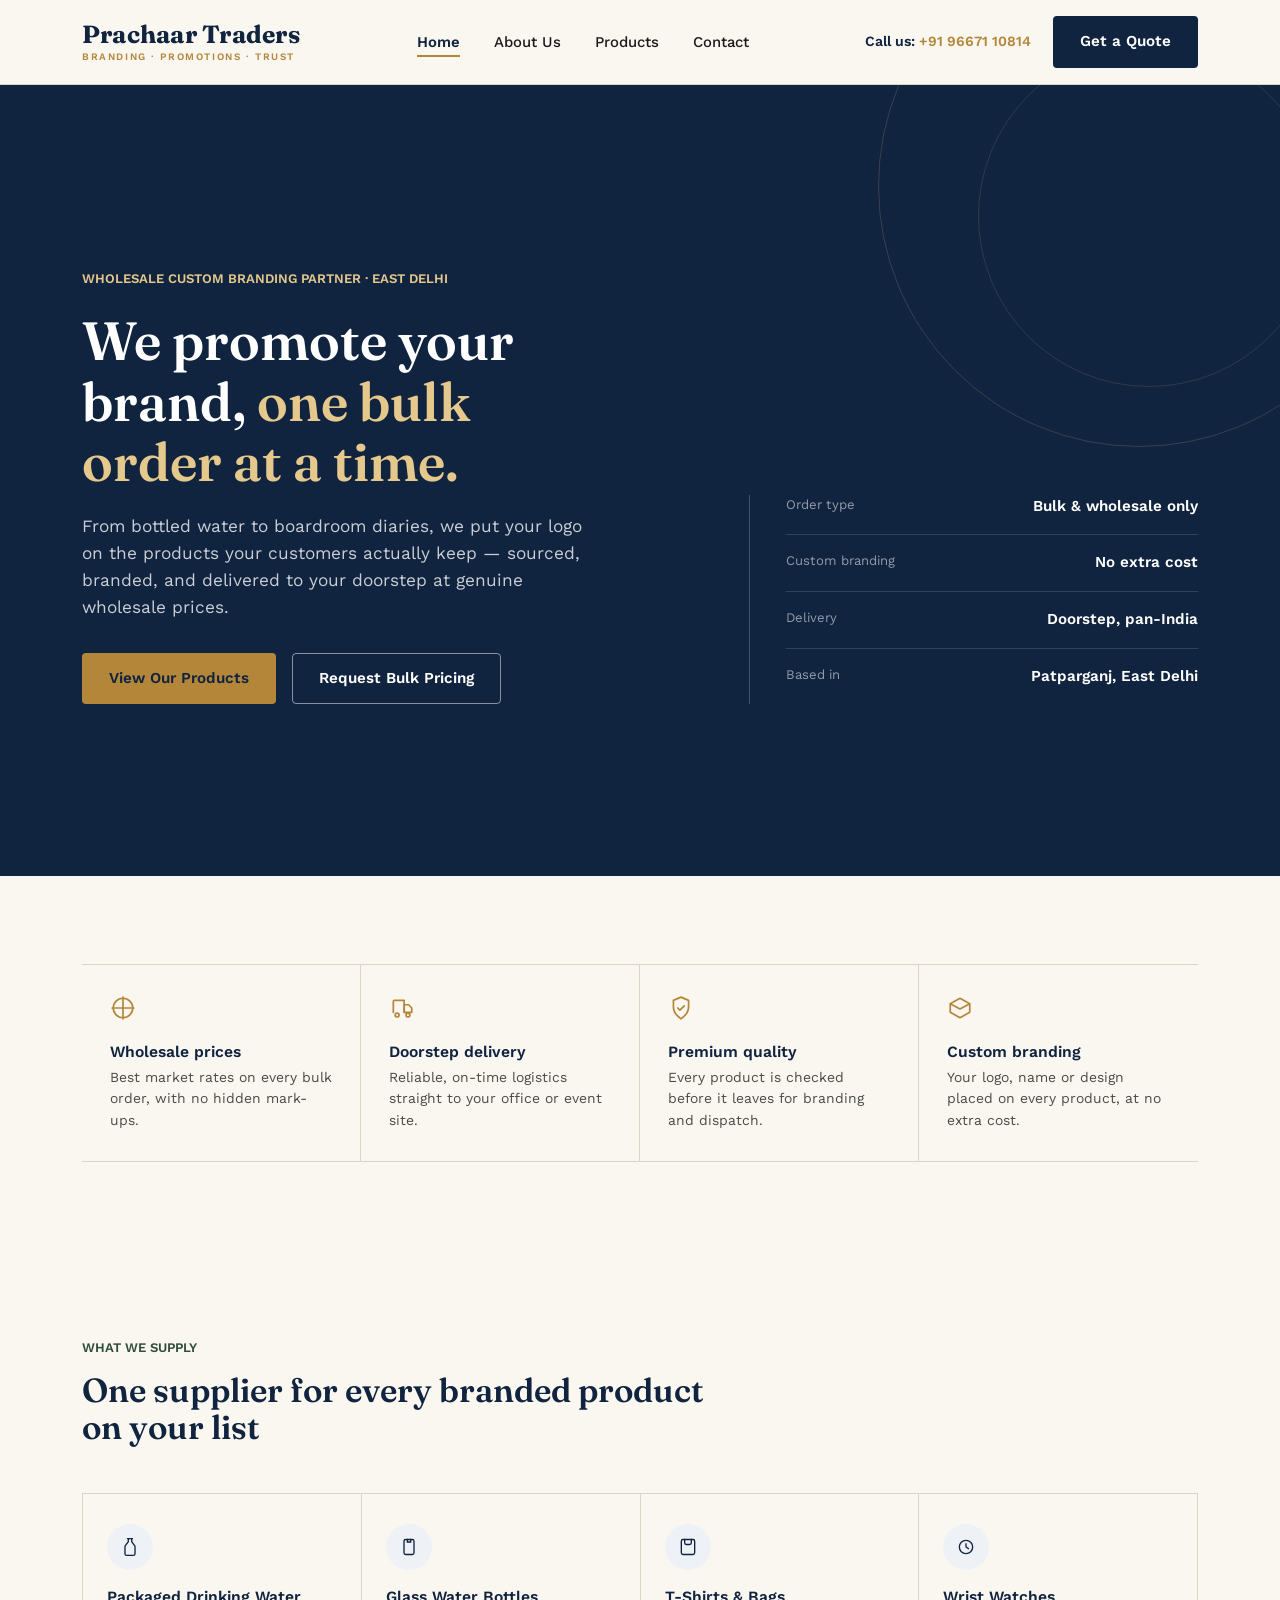
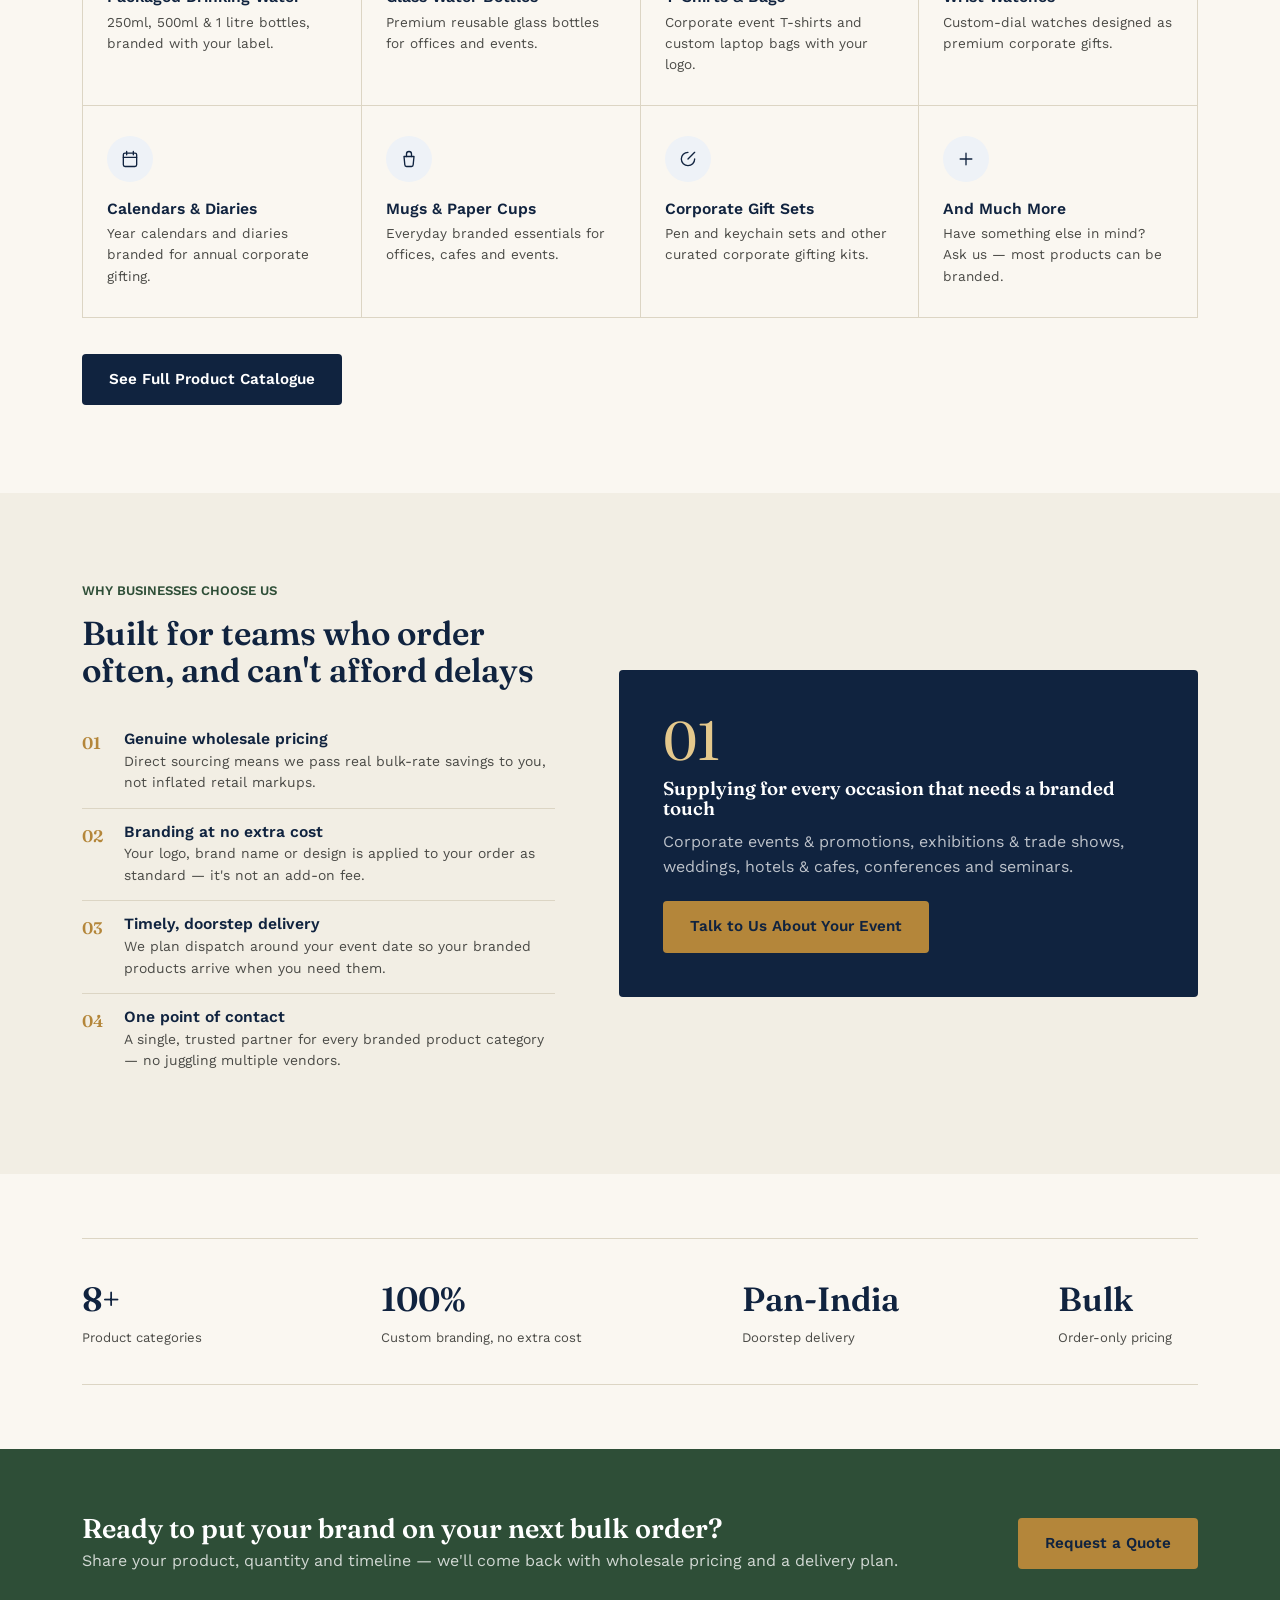
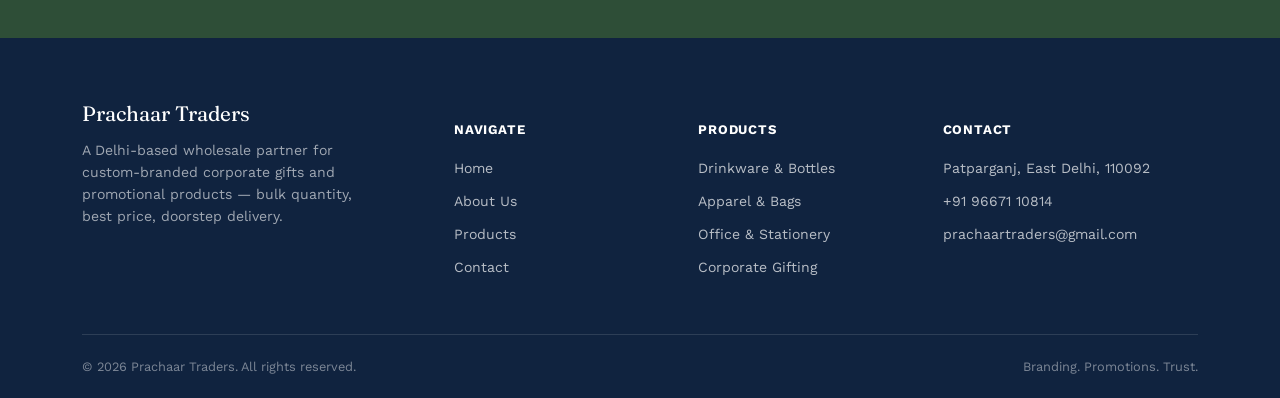
==== index.html @ e7cfc1bf "Add files via upload" ====
<!DOCTYPE html>
<html lang="en">
<head>
<meta charset="UTF-8">
<meta name="viewport" content="width=device-width, initial-scale=1.0">
<title>Prachaar Traders — Branding. Promotions. Trust.</title>
<meta name="description" content="Prachaar Traders is a Delhi-based wholesale partner for custom-branded corporate gifts and promotional products — bulk quantities, best market prices, and doorstep delivery.">
<link rel="stylesheet" href="styles.css">
</head>
<body>

<header class="site-header">
  <div class="wrap">
    <a href="index.html" class="brand">
      <span class="name">Prachaar Traders</span>
      <span class="tag">BRANDING · PROMOTIONS · TRUST</span>
    </a>
    <nav class="main-nav">
      <ul>
        <li><a href="index.html" class="active">Home</a></li>
        <li><a href="about.html">About Us</a></li>
        <li><a href="products.html">Products</a></li>
        <li><a href="contact.html">Contact</a></li>
      </ul>
    </nav>
    <div class="header-cta">
      <span class="header-phone">Call us: <span>+91 96671 10814</span></span>
      <a href="contact.html" class="btn btn-dark">Get a Quote</a>
      <button class="nav-toggle" aria-label="Toggle menu" aria-expanded="false"><i></i><i></i><i></i></button>
    </div>
  </div>
</header>

<section class="hero">
  <div class="wrap">
    <div class="hero-copy">
      <div class="hero-eyebrow">WHOLESALE CUSTOM BRANDING PARTNER · EAST DELHI</div>
      <h1>We promote your brand, <em>one bulk order at a time.</em></h1>
      <p class="lead">From bottled water to boardroom diaries, we put your logo on the products your customers actually keep — sourced, branded, and delivered to your doorstep at genuine wholesale prices.</p>
      <div class="hero-actions">
        <a href="products.html" class="btn btn-primary">View Our Products</a>
        <a href="contact.html" class="btn btn-outline">Request Bulk Pricing</a>
      </div>
    </div>
    <div class="hero-ledger">
      <dl>
        <div class="row"><dt>Order type</dt><dd>Bulk &amp; wholesale only</dd></div>
        <div class="row"><dt>Custom branding</dt><dd>No extra cost</dd></div>
        <div class="row"><dt>Delivery</dt><dd>Doorstep, pan-India</dd></div>
        <div class="row"><dt>Based in</dt><dd>Patparganj, East Delhi</dd></div>
      </dl>
    </div>
  </div>
</section>

<section class="value-strip-wrap">
  <div class="wrap">
    <div class="value-strip">
      <div class="item">
        <div class="icon">
          <svg width="26" height="26" viewBox="0 0 24 24" fill="none" stroke="currentColor" stroke-width="1.6"><path d="M12 2v20M2 12h20" stroke-linecap="round"/><circle cx="12" cy="12" r="9"/></svg>
        </div>
        <h4>Wholesale prices</h4>
        <p>Best market rates on every bulk order, with no hidden mark-ups.</p>
      </div>
      <div class="item">
        <div class="icon">
          <svg width="26" height="26" viewBox="0 0 24 24" fill="none" stroke="currentColor" stroke-width="1.6"><path d="M4 16V6a1 1 0 0 1 1-1h9v11" stroke-linecap="round" stroke-linejoin="round"/><path d="M14 9h4l3 3v4h-7z" stroke-linecap="round" stroke-linejoin="round"/><circle cx="7.5" cy="18.5" r="1.8"/><circle cx="17.5" cy="18.5" r="1.8"/></svg>
        </div>
        <h4>Doorstep delivery</h4>
        <p>Reliable, on-time logistics straight to your office or event site.</p>
      </div>
      <div class="item">
        <div class="icon">
          <svg width="26" height="26" viewBox="0 0 24 24" fill="none" stroke="currentColor" stroke-width="1.6"><path d="M12 2l7 3v6c0 5-3.5 8.5-7 11-3.5-2.5-7-6-7-11V5z" stroke-linejoin="round"/><path d="M9 12l2 2 4-4" stroke-linecap="round" stroke-linejoin="round"/></svg>
        </div>
        <h4>Premium quality</h4>
        <p>Every product is checked before it leaves for branding and dispatch.</p>
      </div>
      <div class="item">
        <div class="icon">
          <svg width="26" height="26" viewBox="0 0 24 24" fill="none" stroke="currentColor" stroke-width="1.6"><path d="M3 8l9-5 9 5-9 5-9-5z" stroke-linejoin="round"/><path d="M3 8v8l9 5 9-5V8" stroke-linejoin="round"/></svg>
        </div>
        <h4>Custom branding</h4>
        <p>Your logo, name or design placed on every product, at no extra cost.</p>
      </div>
    </div>
  </div>
</section>

<section>
  <div class="wrap">
    <div class="section-head">
      <div class="kicker">WHAT WE SUPPLY</div>
      <h2>One supplier for every branded product on your list</h2>
    </div>
    <div class="product-grid">
      <div class="product-card">
        <div class="icon-badge"><svg width="20" height="20" viewBox="0 0 24 24" fill="none" stroke="currentColor" stroke-width="1.6"><path d="M9 2h6M10 2v3.5L6 11v9a2 2 0 0 0 2 2h8a2 2 0 0 0 2-2v-9l-4-5.5V2" stroke-linecap="round" stroke-linejoin="round"/></svg></div>
        <h4>Packaged Drinking Water</h4>
        <p>250ml, 500ml &amp; 1 litre bottles, branded with your label.</p>
      </div>
      <div class="product-card">
        <div class="icon-badge"><svg width="20" height="20" viewBox="0 0 24 24" fill="none" stroke="currentColor" stroke-width="1.6"><rect x="6" y="3" width="12" height="18" rx="2"/><path d="M10 3v3h4V3" stroke-linecap="round"/></svg></div>
        <h4>Glass Water Bottles</h4>
        <p>Premium reusable glass bottles for offices and events.</p>
      </div>
      <div class="product-card">
        <div class="icon-badge"><svg width="20" height="20" viewBox="0 0 24 24" fill="none" stroke="currentColor" stroke-width="1.6"><rect x="4" y="3" width="16" height="18" rx="2"/><path d="M8 3v4a2 2 0 0 0 2 2h4a2 2 0 0 0 2-2V3" stroke-linecap="round"/></svg></div>
        <h4>T-Shirts &amp; Bags</h4>
        <p>Corporate event T-shirts and custom laptop bags with your logo.</p>
      </div>
      <div class="product-card">
        <div class="icon-badge"><svg width="20" height="20" viewBox="0 0 24 24" fill="none" stroke="currentColor" stroke-width="1.6"><circle cx="12" cy="12" r="8"/><path d="M12 8v4l3 2" stroke-linecap="round" stroke-linejoin="round"/></svg></div>
        <h4>Wrist Watches</h4>
        <p>Custom-dial watches designed as premium corporate gifts.</p>
      </div>
      <div class="product-card">
        <div class="icon-badge"><svg width="20" height="20" viewBox="0 0 24 24" fill="none" stroke="currentColor" stroke-width="1.6"><rect x="4" y="5" width="16" height="16" rx="2"/><path d="M4 10h16M8 3v4M16 3v4" stroke-linecap="round"/></svg></div>
        <h4>Calendars &amp; Diaries</h4>
        <p>Year calendars and diaries branded for annual corporate gifting.</p>
      </div>
      <div class="product-card">
        <div class="icon-badge"><svg width="20" height="20" viewBox="0 0 24 24" fill="none" stroke="currentColor" stroke-width="1.6"><path d="M6 9h12l-1 10a2 2 0 0 1-2 2H9a2 2 0 0 1-2-2z" stroke-linejoin="round"/><path d="M9 9V6a3 3 0 0 1 6 0v3" stroke-linecap="round"/></svg></div>
        <h4>Mugs &amp; Paper Cups</h4>
        <p>Everyday branded essentials for offices, cafes and events.</p>
      </div>
      <div class="product-card">
        <div class="icon-badge"><svg width="20" height="20" viewBox="0 0 24 24" fill="none" stroke="currentColor" stroke-width="1.6"><path d="M20 12a8 8 0 1 1-8-8" stroke-linecap="round"/><path d="M20 4l-8 8" stroke-linecap="round"/></svg></div>
        <h4>Corporate Gift Sets</h4>
        <p>Pen and keychain sets and other curated corporate gifting kits.</p>
      </div>
      <div class="product-card">
        <div class="icon-badge"><svg width="20" height="20" viewBox="0 0 24 24" fill="none" stroke="currentColor" stroke-width="1.6"><path d="M12 5v14M5 12h14" stroke-linecap="round"/></svg></div>
        <h4>And Much More</h4>
        <p>Have something else in mind? Ask us — most products can be branded.</p>
      </div>
    </div>
    <div style="margin-top:36px;">
      <a href="products.html" class="btn btn-dark">See Full Product Catalogue</a>
    </div>
  </div>
</section>

<section class="bg-tint">
  <div class="wrap">
    <div class="split">
      <div>
        <div class="section-head" style="margin-bottom:28px;">
          <div class="kicker">WHY BUSINESSES CHOOSE US</div>
          <h2>Built for teams who order often, and can't afford delays</h2>
        </div>
        <ul class="split-list">
          <li>
            <span class="num">01</span>
            <div>
              <h4>Genuine wholesale pricing</h4>
              <p>Direct sourcing means we pass real bulk-rate savings to you, not inflated retail markups.</p>
            </div>
          </li>
          <li>
            <span class="num">02</span>
            <div>
              <h4>Branding at no extra cost</h4>
              <p>Your logo, brand name or design is applied to your order as standard — it's not an add-on fee.</p>
            </div>
          </li>
          <li>
            <span class="num">03</span>
            <div>
              <h4>Timely, doorstep delivery</h4>
              <p>We plan dispatch around your event date so your branded products arrive when you need them.</p>
            </div>
          </li>
          <li>
            <span class="num">04</span>
            <div>
              <h4>One point of contact</h4>
              <p>A single, trusted partner for every branded product category — no juggling multiple vendors.</p>
            </div>
          </li>
        </ul>
      </div>
      <div class="split-visual">
        <div class="big-figure">01</div>
        <h3 style="color:#fff;">Supplying for every occasion that needs a branded touch</h3>
        <p style="color:rgba(255,255,255,.72); margin-bottom:22px;">Corporate events &amp; promotions, exhibitions &amp; trade shows, weddings, hotels &amp; cafes, conferences and seminars.</p>
        <a href="contact.html" class="btn btn-primary">Talk to Us About Your Event</a>
      </div>
    </div>
  </div>
</section>

<section class="section-tight">
  <div class="wrap">
    <div class="trust-bar">
      <div class="stat"><span class="n">8+</span><span class="l">Product categories</span></div>
      <div class="stat"><span class="n">100%</span><span class="l">Custom branding, no extra cost</span></div>
      <div class="stat"><span class="n">Pan-India</span><span class="l">Doorstep delivery</span></div>
      <div class="stat"><span class="n">Bulk</span><span class="l">Order-only pricing</span></div>
    </div>
  </div>
</section>

<section class="cta-band">
  <div class="wrap">
    <div>
      <h2>Ready to put your brand on your next bulk order?</h2>
      <p>Share your product, quantity and timeline — we'll come back with wholesale pricing and a delivery plan.</p>
    </div>
    <a href="contact.html" class="btn btn-primary">Request a Quote</a>
  </div>
</section>

<footer>
  <div class="wrap">
    <div class="footer-grid">
      <div class="brand-block">
        <div class="name">Prachaar Traders</div>
        <p>A Delhi-based wholesale partner for custom-branded corporate gifts and promotional products — bulk quantity, best price, doorstep delivery.</p>
      </div>
      <div>
        <h5>NAVIGATE</h5>
        <ul>
          <li><a href="index.html">Home</a></li>
          <li><a href="about.html">About Us</a></li>
          <li><a href="products.html">Products</a></li>
          <li><a href="contact.html">Contact</a></li>
        </ul>
      </div>
      <div>
        <h5>PRODUCTS</h5>
        <ul>
          <li><a href="products.html">Drinkware &amp; Bottles</a></li>
          <li><a href="products.html">Apparel &amp; Bags</a></li>
          <li><a href="products.html">Office &amp; Stationery</a></li>
          <li><a href="products.html">Corporate Gifting</a></li>
        </ul>
      </div>
      <div>
        <h5>CONTACT</h5>
        <ul>
          <li>Patparganj, East Delhi, 110092</li>
          <li>+91 96671 10814</li>
          <li>prachaartraders@gmail.com</li>
        </ul>
      </div>
    </div>
    <div class="footer-bottom">
      <span>© <span class="js-year"></span> Prachaar Traders. All rights reserved.</span>
      <span>Branding. Promotions. Trust.</span>
    </div>
  </div>
</footer>

<script src="script.js"></script>
</body>
</html>
---- styles.css ----
/* =========================================================
   PRACHAAR TRADERS — brand stylesheet
   Palette: deep navy + brass gold + forest green, warm paper bg
   Type: Fraunces (display) / Work Sans (body)
========================================================= */

@import url('https://fonts.googleapis.com/css2?family=Fraunces:opsz,wght@9..144,400;9..144,500;9..144,600;9..144,700&family=Work+Sans:wght@400;500;600;700&display=swap');

:root{
  --navy: #10233F;
  --navy-light: #1B3A63;
  --navy-tint: #EEF2F7;
  --gold: #B4863A;
  --gold-light: #E4C88C;
  --forest: #2E4E37;
  --paper: #FAF7F1;
  --paper-2: #F2EEE4;
  --ink: #1A1A1A;
  --ink-soft: #4A4A46;
  --line: #DCD5C4;
  --white: #FFFFFF;

  --serif: 'Fraunces', Georgia, serif;
  --sans: 'Work Sans', -apple-system, BlinkMacSystemFont, 'Segoe UI', sans-serif;

  --max: 1180px;
  --radius: 4px;
}

*{ box-sizing: border-box; }
html{ scroll-behavior: smooth; }
body{
  margin:0;
  font-family: var(--sans);
  color: var(--ink);
  background: var(--paper);
  line-height: 1.55;
  -webkit-font-smoothing: antialiased;
}

img{ max-width:100%; display:block; }
a{ color:inherit; text-decoration:none; }
ul{ margin:0; padding:0; list-style:none; }

.wrap{
  max-width: var(--max);
  margin: 0 auto;
  padding: 0 32px;
}

h1,h2,h3,h4{
  font-family: var(--serif);
  color: var(--navy);
  font-weight: 600;
  line-height: 1.12;
  margin: 0 0 .5em;
}

p{ margin: 0 0 1em; color: var(--ink-soft); }

.btn{
  display:inline-flex;
  align-items:center;
  gap:10px;
  padding: 13px 26px;
  border-radius: var(--radius);
  font-family: var(--sans);
  font-weight: 600;
  font-size: .95rem;
  border: 1.5px solid transparent;
  cursor: pointer;
  transition: background .18s ease, color .18s ease, border-color .18s ease, transform .12s ease;
}
.btn-primary{
  background: var(--gold);
  color: var(--navy);
}
.btn-primary:hover{ background: var(--gold-light); transform: translateY(-1px); }
.btn-outline{
  background: transparent;
  border-color: rgba(255,255,255,.5);
  color: var(--white);
}
.btn-outline:hover{ border-color: var(--white); background: rgba(255,255,255,.08); }
.btn-dark{
  background: var(--navy);
  color: var(--white);
}
.btn-dark:hover{ background: var(--navy-light); }

/* ---------- Header ---------- */
.site-header{
  position: sticky;
  top:0;
  z-index: 100;
  background: var(--paper);
  border-bottom: 1px solid var(--line);
}
.site-header .wrap{
  display:flex;
  align-items:center;
  justify-content: space-between;
  height: 84px;
}
.brand{
  display:flex;
  flex-direction:column;
  line-height:1;
}
.brand .name{
  font-family: var(--serif);
  font-size: 1.55rem;
  font-weight:700;
  color: var(--navy);
  letter-spacing: .01em;
}
.brand .tag{
  font-size: .62rem;
  letter-spacing: .16em;
  color: var(--gold);
  margin-top: 5px;
  font-weight:600;
}
nav.main-nav ul{
  display:flex;
  gap: 34px;
  align-items:center;
}
nav.main-nav a{
  font-size: .93rem;
  font-weight: 500;
  color: var(--ink);
  position: relative;
  padding: 6px 0;
}
nav.main-nav a::after{
  content:'';
  position:absolute;
  left:0; right:0; bottom:0;
  height:2px;
  background: var(--gold);
  transform: scaleX(0);
  transform-origin: left;
  transition: transform .18s ease;
}
nav.main-nav a:hover::after,
nav.main-nav a.active::after{ transform: scaleX(1); }
nav.main-nav a.active{ color: var(--navy); font-weight:600; }
.header-cta{ display:flex; align-items:center; gap:22px; }
.header-phone{
  font-size:.88rem;
  font-weight:600;
  color: var(--navy);
  white-space: nowrap;
}
.header-phone span{ color: var(--gold); }

.nav-toggle{
  display:none;
  flex-direction:column;
  gap:5px;
  background:none;
  border:none;
  cursor:pointer;
  padding: 6px;
}
.nav-toggle i{ width:24px; height:2px; background: var(--navy); display:block; }

/* ---------- Hero ---------- */
.hero{
  background: var(--navy);
  color: var(--white);
  position: relative;
  overflow:hidden;
}
.hero::after{
  content:'';
  position:absolute;
  right:-120px; top:-160px;
  width:520px; height:520px;
  border-radius:50%;
  border: 1px solid rgba(228,200,140,.18);
}
.hero::before{
  content:'';
  position:absolute;
  right:-40px; top:-40px;
  width:340px; height:340px;
  border-radius:50%;
  border: 1px solid rgba(228,200,140,.14);
}
.hero .wrap{
  position:relative;
  padding: 96px 32px 84px;
  display:grid;
  grid-template-columns: 1.15fr .85fr;
  gap: 60px;
  align-items:end;
}
.hero-eyebrow{
  font-size: .82rem;
  color: var(--gold-light);
  font-weight:600;
  margin-bottom: 22px;
}
.hero h1{
  font-family: var(--serif);
  color: var(--white);
  font-size: clamp(2.3rem, 4.2vw, 3.5rem);
  font-weight: 600;
  max-width: 14ch;
  margin-bottom: .4em;
}
.hero h1 em{
  font-style: normal;
  color: var(--gold-light);
}
.hero p.lead{
  color: rgba(255,255,255,.78);
  font-size: 1.08rem;
  max-width: 46ch;
  margin-bottom: 32px;
}
.hero-actions{ display:flex; gap:16px; flex-wrap:wrap; }

.hero-ledger{
  border-left: 1px solid rgba(255,255,255,.22);
  padding-left: 36px;
}
.hero-ledger dl{ margin:0; }
.hero-ledger .row{
  display:flex;
  justify-content:space-between;
  gap: 20px;
  padding: 16px 0;
  border-bottom: 1px solid rgba(255,255,255,.14);
}
.hero-ledger .row:first-child{ padding-top:0; }
.hero-ledger .row:last-child{ border-bottom:none; }
.hero-ledger dt{
  color: rgba(255,255,255,.55);
  font-size: .82rem;
  text-transform: none;
}
.hero-ledger dd{
  margin:0;
  color: var(--white);
  font-weight:600;
  text-align:right;
  font-size: .95rem;
}

/* ---------- Section scaffolding ---------- */
section{ padding: 88px 0; }
.section-head{
  max-width: 640px;
  margin-bottom: 48px;
}
.section-head .kicker{
  color: var(--forest);
  font-weight:600;
  font-size: .82rem;
  margin-bottom: 12px;
}
.section-head h2{ font-size: clamp(1.7rem, 2.6vw, 2.3rem); }
.section-tight{ padding: 64px 0; }
.bg-tint{ background: var(--paper-2); }
.bg-navy{ background: var(--navy); color: var(--white); }
.bg-navy h2, .bg-navy h3{ color: var(--white); }
.bg-navy p{ color: rgba(255,255,255,.72); }

/* ---------- Value strip ---------- */
.value-strip{
  display:grid;
  grid-template-columns: repeat(4, 1fr);
  border-top: 1px solid var(--line);
  border-bottom: 1px solid var(--line);
}
.value-strip .item{
  padding: 30px 28px;
  border-right: 1px solid var(--line);
}
.value-strip .item:last-child{ border-right:none; }
.value-strip .item .icon{ margin-bottom: 14px; color: var(--gold); }
.value-strip .item h4{
  font-family: var(--sans);
  font-size: .98rem;
  color: var(--navy);
  margin-bottom: 6px;
}
.value-strip .item p{ font-size: .87rem; margin:0; }

/* ---------- Product grid ---------- */
.product-grid{
  display:grid;
  grid-template-columns: repeat(4, 1fr);
  gap: 1px;
  background: var(--line);
  border: 1px solid var(--line);
}
.product-card{
  background: var(--paper);
  padding: 30px 24px;
  transition: background .18s ease;
}
.product-card:hover{ background: var(--white); }
.product-card .icon-badge{
  width: 46px; height:46px;
  border-radius: 50%;
  background: var(--navy-tint);
  display:flex; align-items:center; justify-content:center;
  color: var(--navy);
  margin-bottom: 18px;
}
.product-card h4{
  font-family: var(--sans);
  font-size: .98rem;
  color: var(--navy);
  margin-bottom: 6px;
}
.product-card p{ font-size: .85rem; margin:0; color: var(--ink-soft); }

/* ---------- Two col feature ---------- */
.split{
  display:grid;
  grid-template-columns: .9fr 1.1fr;
  gap: 64px;
  align-items:center;
}
.split.reverse{ grid-template-columns: 1.1fr .9fr; }
.split.reverse .split-visual{ order:2; }
.split-visual{
  background: var(--navy);
  border-radius: var(--radius);
  padding: 44px;
  color: var(--white);
  position:relative;
}
.split-visual .big-figure{
  font-family: var(--serif);
  font-size: 3.4rem;
  color: var(--gold-light);
  line-height:1;
  margin-bottom: 10px;
}
.split-list li{
  display:flex;
  gap:14px;
  padding: 14px 0;
  border-bottom: 1px solid var(--line);
  align-items:flex-start;
}
.split-list li:last-child{ border-bottom:none; }
.split-list .num{
  font-family: var(--serif);
  color: var(--gold);
  font-weight:600;
  font-size: 1.05rem;
  min-width: 28px;
}
.split-list h4{ font-family: var(--sans); font-size: .98rem; color: var(--navy); margin-bottom: 3px; }
.split-list p{ font-size: .87rem; margin:0; }

/* ---------- Timeline (About) ---------- */
.timeline{ position:relative; padding-left: 30px; border-left: 2px solid var(--line); }
.timeline .tl-item{ position:relative; padding-bottom: 40px; }
.timeline .tl-item:last-child{ padding-bottom:0; }
.timeline .tl-item::before{
  content:'';
  position:absolute;
  left:-37px; top:4px;
  width:12px; height:12px;
  border-radius:50%;
  background: var(--gold);
  border: 3px solid var(--paper);
  box-shadow: 0 0 0 2px var(--gold);
}
.timeline .tl-year{
  font-family: var(--serif);
  color: var(--gold);
  font-weight:600;
  font-size: 1rem;
  margin-bottom: 4px;
  display:block;
}
.timeline h4{ font-family: var(--sans); color: var(--navy); font-size: 1.02rem; margin-bottom: 6px; }

/* ---------- Team / founder cards ---------- */
.team-grid{
  display:grid;
  grid-template-columns: repeat(2, 1fr);
  gap: 28px;
}
.team-card{
  background: var(--white);
  border: 1px solid var(--line);
  padding: 32px;
}
.team-card .avatar{
  width: 64px; height:64px;
  border-radius:50%;
  background: var(--navy);
  color: var(--gold-light);
  display:flex; align-items:center; justify-content:center;
  font-family: var(--serif);
  font-size: 1.4rem;
  margin-bottom: 18px;
}
.team-card h4{ margin-bottom: 2px; font-size: 1.08rem; }
.team-card .role{ color: var(--gold); font-size: .82rem; font-weight:600; margin-bottom: 14px; }
.team-card p{ font-size: .9rem; }

/* ---------- Values grid ---------- */
.values-grid{
  display:grid;
  grid-template-columns: repeat(3, 1fr);
  gap: 28px;
}
.value-block{ padding: 4px 0; }
.value-block .idx{
  font-family: var(--serif);
  color: var(--line);
  font-size: 2.6rem;
  font-weight: 600;
  line-height: 1;
  margin-bottom: 10px;
}
.value-block h4{ font-size: 1.05rem; margin-bottom: 8px; }

/* ---------- Testimonial / trust ---------- */
.trust-bar{
  display:flex;
  justify-content: space-between;
  gap: 24px;
  flex-wrap: wrap;
  padding: 34px 0;
  border-top: 1px solid var(--line);
  border-bottom: 1px solid var(--line);
}
.trust-bar .stat{ min-width: 140px; }
.trust-bar .stat .n{
  font-family: var(--serif);
  font-size: 2.1rem;
  color: var(--navy);
  font-weight:600;
  display:block;
}
.trust-bar .stat .l{ font-size: .82rem; color: var(--ink-soft); }

/* ---------- CTA band ---------- */
.cta-band{
  background: var(--forest);
  color: var(--white);
  padding: 64px 0;
}
.cta-band .wrap{
  display:flex;
  align-items:center;
  justify-content: space-between;
  gap: 32px;
  flex-wrap: wrap;
}
.cta-band h2{ color: var(--white); margin:0; font-size: 1.7rem; }
.cta-band p{ color: rgba(255,255,255,.78); margin: 6px 0 0; }

/* ---------- Catalog page ---------- */
.filter-row{
  display:flex;
  gap: 10px;
  flex-wrap: wrap;
  margin-bottom: 40px;
}
.filter-chip{
  padding: 9px 18px;
  border: 1px solid var(--line);
  border-radius: 100px;
  font-size: .85rem;
  font-weight:600;
  color: var(--ink-soft);
  cursor:pointer;
  background: var(--white);
  transition: all .15s ease;
}
.filter-chip:hover{ border-color: var(--gold); color: var(--navy); }
.filter-chip.active{ background: var(--navy); color: var(--white); border-color: var(--navy); }

.catalog-grid{
  display:grid;
  grid-template-columns: repeat(3, 1fr);
  gap: 26px;
}
.cat-card{
  border: 1px solid var(--line);
  background: var(--white);
  overflow:hidden;
  transition: box-shadow .18s ease, transform .18s ease;
}
.cat-card:hover{ box-shadow: 0 14px 30px rgba(16,35,63,.1); transform: translateY(-3px); }
.cat-card .cat-visual{
  height: 150px;
  background: var(--navy-tint);
  display:flex; align-items:center; justify-content:center;
  color: var(--navy);
}
.cat-card .cat-body{ padding: 22px; }
.cat-card h4{ font-size: 1.02rem; margin-bottom: 6px; }
.cat-card p{ font-size: .86rem; margin-bottom: 12px; }
.cat-card .cat-meta{
  display:flex;
  justify-content: space-between;
  font-size: .78rem;
  color: var(--gold);
  font-weight:600;
  border-top: 1px dashed var(--line);
  padding-top: 12px;
}

/* ---------- Contact page ---------- */
.contact-grid{
  display:grid;
  grid-template-columns: .9fr 1.1fr;
  gap: 60px;
}
.contact-info-card{
  background: var(--navy);
  color: var(--white);
  padding: 40px;
}
.contact-info-card h3{ color: var(--white); }
.contact-line{
  display:flex;
  gap: 16px;
  padding: 18px 0;
  border-bottom: 1px solid rgba(255,255,255,.14);
}
.contact-line:last-child{ border-bottom:none; }
.contact-line .ic{ color: var(--gold-light); flex-shrink:0; margin-top:2px; }
.contact-line .label{ font-size: .76rem; color: rgba(255,255,255,.55); margin-bottom:2px; }
.contact-line .val{ font-weight:600; }

.form-group{ margin-bottom: 20px; }
.form-group label{
  display:block;
  font-size: .84rem;
  font-weight:600;
  color: var(--navy);
  margin-bottom: 7px;
}
.form-group input, .form-group select, .form-group textarea{
  width:100%;
  padding: 13px 14px;
  border: 1px solid var(--line);
  border-radius: var(--radius);
  font-family: var(--sans);
  font-size: .93rem;
  background: var(--white);
  color: var(--ink);
}
.form-group input:focus, .form-group select:focus, .form-group textarea:focus{
  outline: none;
  border-color: var(--gold);
}
.form-row{ display:grid; grid-template-columns: 1fr 1fr; gap: 20px; }
.form-note{
  font-size: .82rem;
  color: var(--ink-soft);
  margin-top: 8px;
}
#form-status{
  display:none;
  margin-top: 18px;
  padding: 14px 18px;
  background: var(--navy-tint);
  border-left: 3px solid var(--forest);
  font-size: .88rem;
  color: var(--navy);
}
#form-status.show{ display:block; }

/* ---------- Footer ---------- */
footer{ background: var(--navy); color: rgba(255,255,255,.7); padding: 60px 0 0; }
.footer-grid{
  display:grid;
  grid-template-columns: 1.3fr .8fr .8fr 1fr;
  gap: 40px;
  padding-bottom: 44px;
  border-bottom: 1px solid rgba(255,255,255,.12);
}
footer h5{
  color: var(--white);
  font-family: var(--sans);
  font-size: .82rem;
  letter-spacing: .06em;
  margin-bottom: 18px;
}
footer .brand-block .name{ font-family: var(--serif); color: var(--white); font-size: 1.3rem; margin-bottom: 10px; }
footer .brand-block p{ font-size: .88rem; color: rgba(255,255,255,.6); max-width: 32ch; }
footer ul li{ margin-bottom: 11px; font-size: .88rem; }
footer ul li a:hover{ color: var(--gold-light); }
.footer-bottom{
  padding: 22px 0;
  display:flex;
  justify-content: space-between;
  font-size: .8rem;
  color: rgba(255,255,255,.45);
  flex-wrap: wrap;
  gap: 10px;
}

/* ---------- Page header (inner pages) ---------- */
.page-header{
  background: var(--navy);
  color: var(--white);
  padding: 56px 0 48px;
}
.page-header .crumb{ font-size: .82rem; color: var(--gold-light); margin-bottom: 14px; font-weight:600; }
.page-header h1{ color: var(--white); margin-bottom: 10px; font-size: clamp(1.9rem, 3.4vw, 2.6rem); }
.page-header p{ color: rgba(255,255,255,.7); max-width: 56ch; margin:0; }

/* ---------- Responsive ---------- */
@media (max-width: 980px){
  .hero .wrap{ grid-template-columns: 1fr; }
  .hero-ledger{ border-left:none; border-top: 1px solid rgba(255,255,255,.22); padding-left:0; padding-top: 28px; }
  .value-strip{ grid-template-columns: repeat(2,1fr); }
  .value-strip .item:nth-child(2){ border-right:none; }
  .product-grid{ grid-template-columns: repeat(2,1fr); }
  .split, .split.reverse{ grid-template-columns: 1fr; }
  .split.reverse .split-visual{ order:0; }
  .team-grid{ grid-template-columns: 1fr; }
  .values-grid{ grid-template-columns: 1fr; }
  .catalog-grid{ grid-template-columns: repeat(2,1fr); }
  .contact-grid{ grid-template-columns: 1fr; }
  .footer-grid{ grid-template-columns: 1fr 1fr; }
}
@media (max-width: 720px){
  .site-header .wrap{ height:72px; }
  nav.main-nav{
    position: fixed;
    top:72px; left:0; right:0; bottom:0;
    background: var(--paper);
    padding: 20px 32px;
    transform: translateX(100%);
    transition: transform .22s ease;
  }
  nav.main-nav.open{ transform: translateX(0); }
  nav.main-nav ul{ flex-direction:column; align-items:flex-start; gap: 4px; }
  nav.main-nav a{ display:block; padding: 14px 0; font-size: 1.05rem; width:100%; border-bottom: 1px solid var(--line); }
  .nav-toggle{ display:flex; }
  .header-phone{ display:none; }
  .hero .wrap{ padding: 56px 24px 56px; }
  .value-strip{ grid-template-columns: 1fr; }
  .value-strip .item{ border-right:none; border-bottom: 1px solid var(--line); }
  .product-grid{ grid-template-columns: 1fr; }
  .catalog-grid{ grid-template-columns: 1fr; }
  .footer-grid{ grid-template-columns: 1fr; }
  .form-row{ grid-template-columns: 1fr; }
  .cta-band .wrap{ flex-direction:column; align-items:flex-start; }
  section{ padding: 56px 0; }
}
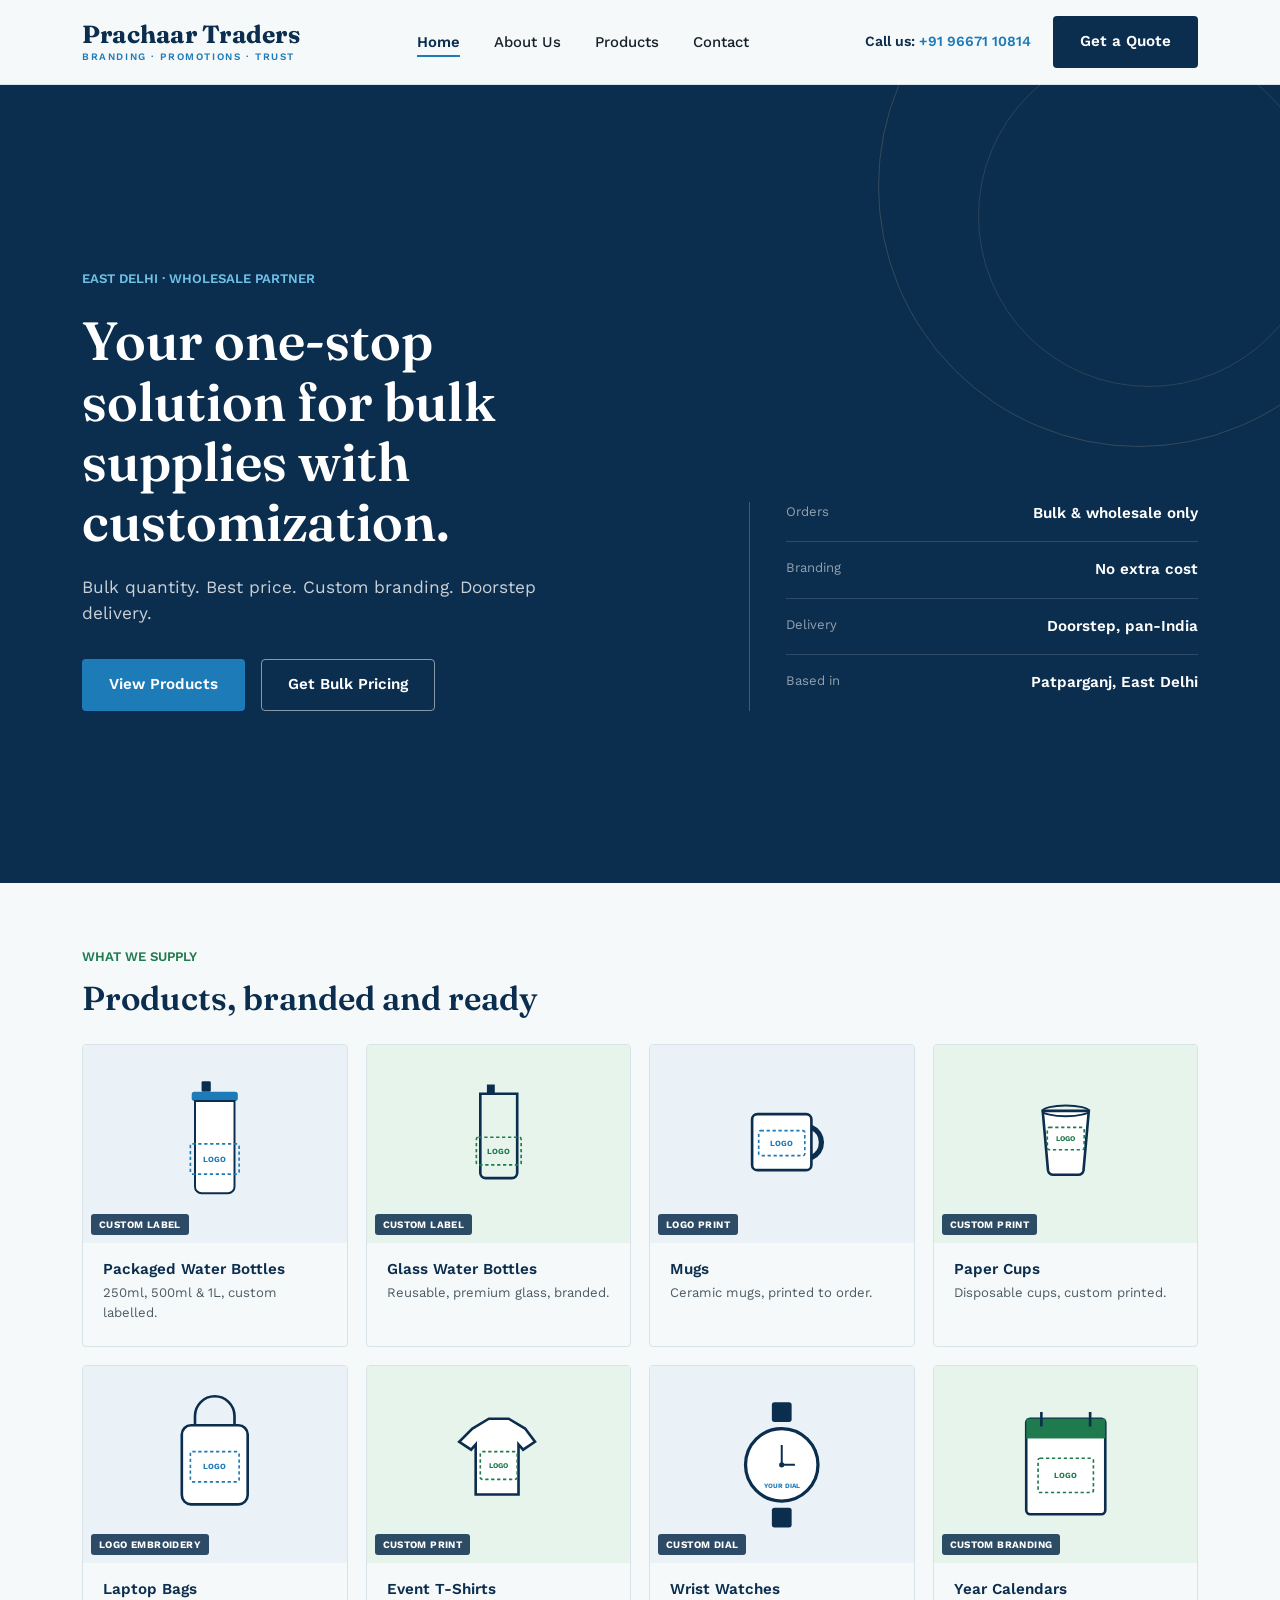
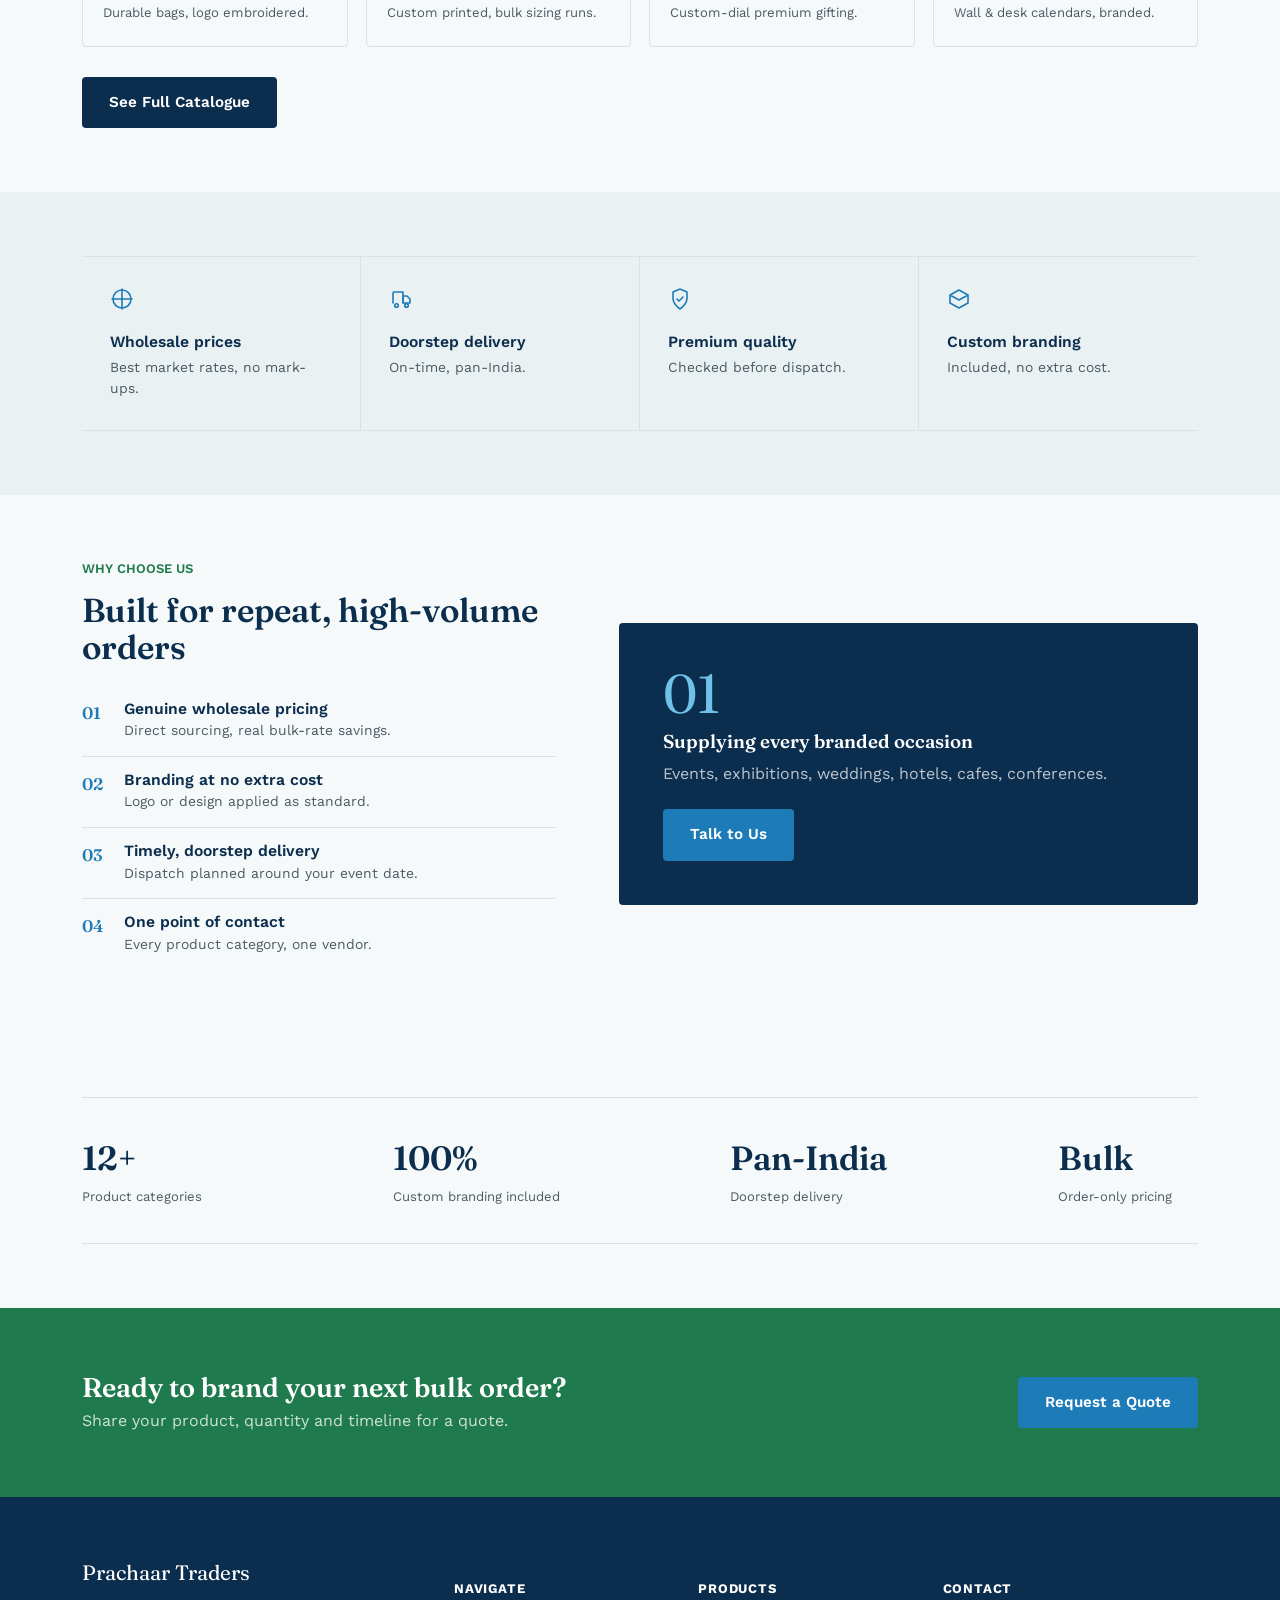
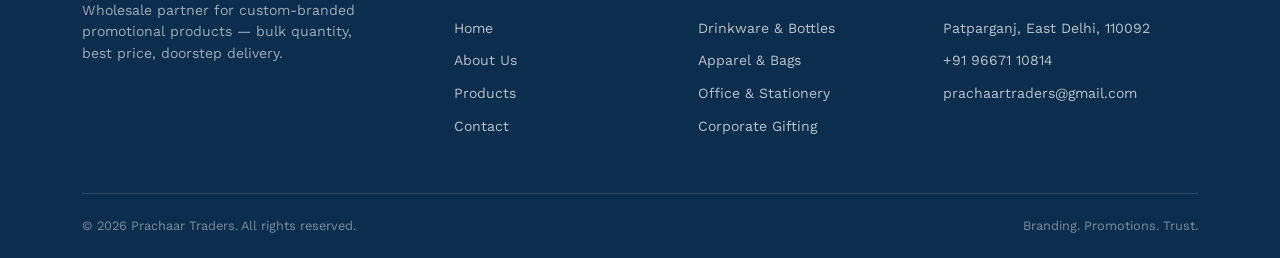
==== commit 76a4e2f2: "Add files via upload" ====
--- a/index.html
+++ b/index.html
@@ -2,9 +2,9 @@
 <html lang="en">
 <head>
 <meta charset="UTF-8">
-<meta name="viewport" content="width=device-width, initial-scale=1.0">
+<meta name="viewport" content="width=device-width, initial-scale=1.0, maximum-scale=5.0">
 <title>Prachaar Traders — Branding. Promotions. Trust.</title>
-<meta name="description" content="Prachaar Traders is a Delhi-based wholesale partner for custom-branded corporate gifts and promotional products — bulk quantities, best market prices, and doorstep delivery.">
+<meta name="description" content="Prachaar Traders is your one-stop wholesale partner for custom-branded promotional products in bulk — best market prices, premium quality, doorstep delivery.">
 <link rel="stylesheet" href="styles.css">
 </head>
 <body>
@@ -34,18 +34,18 @@
 <section class="hero">
   <div class="wrap">
     <div class="hero-copy">
-      <div class="hero-eyebrow">WHOLESALE CUSTOM BRANDING PARTNER · EAST DELHI</div>
-      <h1>We promote your brand, <em>one bulk order at a time.</em></h1>
-      <p class="lead">From bottled water to boardroom diaries, we put your logo on the products your customers actually keep — sourced, branded, and delivered to your doorstep at genuine wholesale prices.</p>
+      <div class="hero-eyebrow">EAST DELHI · WHOLESALE PARTNER</div>
+      <h1>Your one-stop solution for bulk supplies with customization.</h1>
+      <p class="lead">Bulk quantity. Best price. Custom branding. Doorstep delivery.</p>
       <div class="hero-actions">
-        <a href="products.html" class="btn btn-primary">View Our Products</a>
-        <a href="contact.html" class="btn btn-outline">Request Bulk Pricing</a>
+        <a href="products.html" class="btn btn-primary">View Products</a>
+        <a href="contact.html" class="btn btn-outline">Get Bulk Pricing</a>
       </div>
     </div>
     <div class="hero-ledger">
       <dl>
-        <div class="row"><dt>Order type</dt><dd>Bulk &amp; wholesale only</dd></div>
-        <div class="row"><dt>Custom branding</dt><dd>No extra cost</dd></div>
+        <div class="row"><dt>Orders</dt><dd>Bulk &amp; wholesale only</dd></div>
+        <div class="row"><dt>Branding</dt><dd>No extra cost</dd></div>
         <div class="row"><dt>Delivery</dt><dd>Doorstep, pan-India</dd></div>
         <div class="row"><dt>Based in</dt><dd>Patparganj, East Delhi</dd></div>
       </dl>
@@ -53,139 +53,217 @@
   </div>
 </section>
 
-<section class="value-strip-wrap">
+<section class="section-tight">
+  <div class="wrap">
+    <div class="section-head" style="margin-bottom:28px;">
+      <div class="kicker">WHAT WE SUPPLY</div>
+      <h2>Products, branded and ready</h2>
+    </div>
+    <div class="product-grid">
+
+      <div class="product-card">
+        <div class="thumb">
+          <svg viewBox="0 0 400 300" xmlns="http://www.w3.org/2000/svg">
+            <rect width="400" height="300" fill="var(--navy-tint)"/>
+            <rect x="180" y="55" width="14" height="16" rx="2" fill="var(--navy)"/>
+            <rect x="165" y="71" width="70" height="14" rx="4" fill="var(--accent)"/>
+            <path d="M170 85 h60 v130 a10 10 0 0 1 -10 10 h-40 a10 10 0 0 1 -10 -10 z" fill="var(--white)" stroke="var(--navy)" stroke-width="3"/>
+            <rect x="163" y="150" width="74" height="46" rx="3" fill="none" stroke="var(--accent)" stroke-width="2.5" stroke-dasharray="5 4"/>
+            <text x="200" y="177" text-anchor="middle" font-family="Work Sans, sans-serif" font-size="12" font-weight="700" fill="var(--accent)">LOGO</text>
+          </svg>
+          <span class="logo-tag">CUSTOM LABEL</span>
+        </div>
+        <div class="body">
+          <h4>Packaged Water Bottles</h4>
+          <p>250ml, 500ml &amp; 1L, custom labelled.</p>
+        </div>
+      </div>
+
+      <div class="product-card">
+        <div class="thumb">
+          <svg viewBox="0 0 400 300" xmlns="http://www.w3.org/2000/svg">
+            <rect width="400" height="300" fill="var(--forest-light)"/>
+            <rect x="182" y="60" width="12" height="14" fill="var(--navy)"/>
+            <path d="M172 74 h56 v120 a8 8 0 0 1 -8 8 h-40 a8 8 0 0 1 -8 -8 z" fill="none" stroke="var(--navy)" stroke-width="4"/>
+            <rect x="166" y="140" width="68" height="42" rx="3" fill="none" stroke="var(--forest)" stroke-width="2.5" stroke-dasharray="5 4"/>
+            <text x="200" y="165" text-anchor="middle" font-family="Work Sans, sans-serif" font-size="12" font-weight="700" fill="var(--forest)">LOGO</text>
+          </svg>
+          <span class="logo-tag">CUSTOM LABEL</span>
+        </div>
+        <div class="body">
+          <h4>Glass Water Bottles</h4>
+          <p>Reusable, premium glass, branded.</p>
+        </div>
+      </div>
+
+      <div class="product-card">
+        <div class="thumb">
+          <svg viewBox="0 0 400 300" xmlns="http://www.w3.org/2000/svg">
+            <rect width="400" height="300" fill="var(--navy-tint)"/>
+            <rect x="155" y="105" width="90" height="85" rx="8" fill="var(--white)" stroke="var(--navy)" stroke-width="4"/>
+            <path d="M245 125 a25 25 0 0 1 0 46" fill="none" stroke="var(--navy)" stroke-width="8"/>
+            <rect x="165" y="130" width="70" height="38" rx="3" fill="none" stroke="var(--accent)" stroke-width="2.5" stroke-dasharray="5 4"/>
+            <text x="200" y="153" text-anchor="middle" font-family="Work Sans, sans-serif" font-size="12" font-weight="700" fill="var(--accent)">LOGO</text>
+          </svg>
+          <span class="logo-tag">LOGO PRINT</span>
+        </div>
+        <div class="body">
+          <h4>Mugs</h4>
+          <p>Ceramic mugs, printed to order.</p>
+        </div>
+      </div>
+
+      <div class="product-card">
+        <div class="thumb">
+          <svg viewBox="0 0 400 300" xmlns="http://www.w3.org/2000/svg">
+            <rect width="400" height="300" fill="var(--forest-light)"/>
+            <path d="M165 100 h70 l-8 90 a8 8 0 0 1 -8 7 h-38 a8 8 0 0 1 -8 -7 z" fill="var(--white)" stroke="var(--navy)" stroke-width="4"/>
+            <ellipse cx="200" cy="100" rx="35" ry="8" fill="none" stroke="var(--navy)" stroke-width="3"/>
+            <rect x="172" y="125" width="56" height="34" rx="3" fill="none" stroke="var(--forest)" stroke-width="2.5" stroke-dasharray="5 4"/>
+            <text x="200" y="146" text-anchor="middle" font-family="Work Sans, sans-serif" font-size="11" font-weight="700" fill="var(--forest)">LOGO</text>
+          </svg>
+          <span class="logo-tag">CUSTOM PRINT</span>
+        </div>
+        <div class="body">
+          <h4>Paper Cups</h4>
+          <p>Disposable cups, custom printed.</p>
+        </div>
+      </div>
+
+      <div class="product-card">
+        <div class="thumb">
+          <svg viewBox="0 0 400 300" xmlns="http://www.w3.org/2000/svg">
+            <rect width="400" height="300" fill="var(--navy-tint)"/>
+            <rect x="150" y="90" width="100" height="120" rx="14" fill="var(--white)" stroke="var(--navy)" stroke-width="4"/>
+            <path d="M170 90 v-14 a30 30 0 0 1 60 0 v14" fill="none" stroke="var(--navy)" stroke-width="4"/>
+            <rect x="163" y="130" width="74" height="46" rx="3" fill="none" stroke="var(--accent)" stroke-width="2.5" stroke-dasharray="5 4"/>
+            <text x="200" y="157" text-anchor="middle" font-family="Work Sans, sans-serif" font-size="12" font-weight="700" fill="var(--accent)">LOGO</text>
+          </svg>
+          <span class="logo-tag">LOGO EMBROIDERY</span>
+        </div>
+        <div class="body">
+          <h4>Laptop Bags</h4>
+          <p>Durable bags, logo embroidered.</p>
+        </div>
+      </div>
+
+      <div class="product-card">
+        <div class="thumb">
+          <svg viewBox="0 0 400 300" xmlns="http://www.w3.org/2000/svg">
+            <rect width="400" height="300" fill="var(--forest-light)"/>
+            <path d="M160 95 l25 -15 h30 l25 15 l15 20 l-18 12 l-7 -8 v76 h-65 v-76 l-7 8 l-18 -12 z" fill="var(--white)" stroke="var(--navy)" stroke-width="4"/>
+            <rect x="172" y="130" width="56" height="42" rx="3" fill="none" stroke="var(--forest)" stroke-width="2.5" stroke-dasharray="5 4"/>
+            <text x="200" y="155" text-anchor="middle" font-family="Work Sans, sans-serif" font-size="11" font-weight="700" fill="var(--forest)">LOGO</text>
+          </svg>
+          <span class="logo-tag">CUSTOM PRINT</span>
+        </div>
+        <div class="body">
+          <h4>Event T-Shirts</h4>
+          <p>Custom printed, bulk sizing runs.</p>
+        </div>
+      </div>
+
+      <div class="product-card">
+        <div class="thumb">
+          <svg viewBox="0 0 400 300" xmlns="http://www.w3.org/2000/svg">
+            <rect width="400" height="300" fill="var(--navy-tint)"/>
+            <rect x="185" y="55" width="30" height="30" rx="4" fill="var(--navy)"/>
+            <rect x="185" y="215" width="30" height="30" rx="4" fill="var(--navy)"/>
+            <circle cx="200" cy="150" r="55" fill="var(--white)" stroke="var(--navy)" stroke-width="5"/>
+            <circle cx="200" cy="150" r="4" fill="var(--navy)"/>
+            <line x1="200" y1="150" x2="200" y2="120" stroke="var(--navy)" stroke-width="3"/>
+            <line x1="200" y1="150" x2="220" y2="150" stroke="var(--navy)" stroke-width="3"/>
+            <text x="200" y="185" text-anchor="middle" font-family="Work Sans, sans-serif" font-size="10" font-weight="700" fill="var(--accent)">YOUR DIAL</text>
+          </svg>
+          <span class="logo-tag">CUSTOM DIAL</span>
+        </div>
+        <div class="body">
+          <h4>Wrist Watches</h4>
+          <p>Custom-dial premium gifting.</p>
+        </div>
+      </div>
+
+      <div class="product-card">
+        <div class="thumb">
+          <svg viewBox="0 0 400 300" xmlns="http://www.w3.org/2000/svg">
+            <rect width="400" height="300" fill="var(--forest-light)"/>
+            <rect x="140" y="80" width="120" height="145" rx="6" fill="var(--white)" stroke="var(--navy)" stroke-width="4"/>
+            <rect x="140" y="80" width="120" height="30" fill="var(--forest)"/>
+            <line x1="163" y1="70" x2="163" y2="92" stroke="var(--navy)" stroke-width="4"/>
+            <line x1="237" y1="70" x2="237" y2="92" stroke="var(--navy)" stroke-width="4"/>
+            <rect x="158" y="140" width="84" height="52" rx="3" fill="none" stroke="var(--forest)" stroke-width="2.5" stroke-dasharray="5 4"/>
+            <text x="200" y="170" text-anchor="middle" font-family="Work Sans, sans-serif" font-size="12" font-weight="700" fill="var(--forest)">LOGO</text>
+          </svg>
+          <span class="logo-tag">CUSTOM BRANDING</span>
+        </div>
+        <div class="body">
+          <h4>Year Calendars</h4>
+          <p>Wall &amp; desk calendars, branded.</p>
+        </div>
+      </div>
+
+    </div>
+    <div style="margin-top:30px;">
+      <a href="products.html" class="btn btn-dark">See Full Catalogue</a>
+    </div>
+  </div>
+</section>
+
+<section class="bg-tint section-tight">
   <div class="wrap">
     <div class="value-strip">
       <div class="item">
         <div class="icon">
-          <svg width="26" height="26" viewBox="0 0 24 24" fill="none" stroke="currentColor" stroke-width="1.6"><path d="M12 2v20M2 12h20" stroke-linecap="round"/><circle cx="12" cy="12" r="9"/></svg>
+          <svg width="24" height="24" viewBox="0 0 24 24" fill="none" stroke="currentColor" stroke-width="1.6"><path d="M12 2v20M2 12h20" stroke-linecap="round"/><circle cx="12" cy="12" r="9"/></svg>
         </div>
         <h4>Wholesale prices</h4>
-        <p>Best market rates on every bulk order, with no hidden mark-ups.</p>
+        <p>Best market rates, no mark-ups.</p>
       </div>
       <div class="item">
         <div class="icon">
-          <svg width="26" height="26" viewBox="0 0 24 24" fill="none" stroke="currentColor" stroke-width="1.6"><path d="M4 16V6a1 1 0 0 1 1-1h9v11" stroke-linecap="round" stroke-linejoin="round"/><path d="M14 9h4l3 3v4h-7z" stroke-linecap="round" stroke-linejoin="round"/><circle cx="7.5" cy="18.5" r="1.8"/><circle cx="17.5" cy="18.5" r="1.8"/></svg>
+          <svg width="24" height="24" viewBox="0 0 24 24" fill="none" stroke="currentColor" stroke-width="1.6"><path d="M4 16V6a1 1 0 0 1 1-1h9v11" stroke-linecap="round" stroke-linejoin="round"/><path d="M14 9h4l3 3v4h-7z" stroke-linecap="round" stroke-linejoin="round"/><circle cx="7.5" cy="18.5" r="1.8"/><circle cx="17.5" cy="18.5" r="1.8"/></svg>
         </div>
         <h4>Doorstep delivery</h4>
-        <p>Reliable, on-time logistics straight to your office or event site.</p>
+        <p>On-time, pan-India.</p>
       </div>
       <div class="item">
         <div class="icon">
-          <svg width="26" height="26" viewBox="0 0 24 24" fill="none" stroke="currentColor" stroke-width="1.6"><path d="M12 2l7 3v6c0 5-3.5 8.5-7 11-3.5-2.5-7-6-7-11V5z" stroke-linejoin="round"/><path d="M9 12l2 2 4-4" stroke-linecap="round" stroke-linejoin="round"/></svg>
+          <svg width="24" height="24" viewBox="0 0 24 24" fill="none" stroke="currentColor" stroke-width="1.6"><path d="M12 2l7 3v6c0 5-3.5 8.5-7 11-3.5-2.5-7-6-7-11V5z" stroke-linejoin="round"/><path d="M9 12l2 2 4-4" stroke-linecap="round" stroke-linejoin="round"/></svg>
         </div>
         <h4>Premium quality</h4>
-        <p>Every product is checked before it leaves for branding and dispatch.</p>
+        <p>Checked before dispatch.</p>
       </div>
       <div class="item">
         <div class="icon">
-          <svg width="26" height="26" viewBox="0 0 24 24" fill="none" stroke="currentColor" stroke-width="1.6"><path d="M3 8l9-5 9 5-9 5-9-5z" stroke-linejoin="round"/><path d="M3 8v8l9 5 9-5V8" stroke-linejoin="round"/></svg>
+          <svg width="24" height="24" viewBox="0 0 24 24" fill="none" stroke="currentColor" stroke-width="1.6"><path d="M3 8l9-5 9 5-9 5-9-5z" stroke-linejoin="round"/><path d="M3 8v8l9 5 9-5V8" stroke-linejoin="round"/></svg>
         </div>
         <h4>Custom branding</h4>
-        <p>Your logo, name or design placed on every product, at no extra cost.</p>
-      </div>
-    </div>
-  </div>
-</section>
-
-<section>
-  <div class="wrap">
-    <div class="section-head">
-      <div class="kicker">WHAT WE SUPPLY</div>
-      <h2>One supplier for every branded product on your list</h2>
-    </div>
-    <div class="product-grid">
-      <div class="product-card">
-        <div class="icon-badge"><svg width="20" height="20" viewBox="0 0 24 24" fill="none" stroke="currentColor" stroke-width="1.6"><path d="M9 2h6M10 2v3.5L6 11v9a2 2 0 0 0 2 2h8a2 2 0 0 0 2-2v-9l-4-5.5V2" stroke-linecap="round" stroke-linejoin="round"/></svg></div>
-        <h4>Packaged Drinking Water</h4>
-        <p>250ml, 500ml &amp; 1 litre bottles, branded with your label.</p>
-      </div>
-      <div class="product-card">
-        <div class="icon-badge"><svg width="20" height="20" viewBox="0 0 24 24" fill="none" stroke="currentColor" stroke-width="1.6"><rect x="6" y="3" width="12" height="18" rx="2"/><path d="M10 3v3h4V3" stroke-linecap="round"/></svg></div>
-        <h4>Glass Water Bottles</h4>
-        <p>Premium reusable glass bottles for offices and events.</p>
-      </div>
-      <div class="product-card">
-        <div class="icon-badge"><svg width="20" height="20" viewBox="0 0 24 24" fill="none" stroke="currentColor" stroke-width="1.6"><rect x="4" y="3" width="16" height="18" rx="2"/><path d="M8 3v4a2 2 0 0 0 2 2h4a2 2 0 0 0 2-2V3" stroke-linecap="round"/></svg></div>
-        <h4>T-Shirts &amp; Bags</h4>
-        <p>Corporate event T-shirts and custom laptop bags with your logo.</p>
-      </div>
-      <div class="product-card">
-        <div class="icon-badge"><svg width="20" height="20" viewBox="0 0 24 24" fill="none" stroke="currentColor" stroke-width="1.6"><circle cx="12" cy="12" r="8"/><path d="M12 8v4l3 2" stroke-linecap="round" stroke-linejoin="round"/></svg></div>
-        <h4>Wrist Watches</h4>
-        <p>Custom-dial watches designed as premium corporate gifts.</p>
-      </div>
-      <div class="product-card">
-        <div class="icon-badge"><svg width="20" height="20" viewBox="0 0 24 24" fill="none" stroke="currentColor" stroke-width="1.6"><rect x="4" y="5" width="16" height="16" rx="2"/><path d="M4 10h16M8 3v4M16 3v4" stroke-linecap="round"/></svg></div>
-        <h4>Calendars &amp; Diaries</h4>
-        <p>Year calendars and diaries branded for annual corporate gifting.</p>
-      </div>
-      <div class="product-card">
-        <div class="icon-badge"><svg width="20" height="20" viewBox="0 0 24 24" fill="none" stroke="currentColor" stroke-width="1.6"><path d="M6 9h12l-1 10a2 2 0 0 1-2 2H9a2 2 0 0 1-2-2z" stroke-linejoin="round"/><path d="M9 9V6a3 3 0 0 1 6 0v3" stroke-linecap="round"/></svg></div>
-        <h4>Mugs &amp; Paper Cups</h4>
-        <p>Everyday branded essentials for offices, cafes and events.</p>
-      </div>
-      <div class="product-card">
-        <div class="icon-badge"><svg width="20" height="20" viewBox="0 0 24 24" fill="none" stroke="currentColor" stroke-width="1.6"><path d="M20 12a8 8 0 1 1-8-8" stroke-linecap="round"/><path d="M20 4l-8 8" stroke-linecap="round"/></svg></div>
-        <h4>Corporate Gift Sets</h4>
-        <p>Pen and keychain sets and other curated corporate gifting kits.</p>
-      </div>
-      <div class="product-card">
-        <div class="icon-badge"><svg width="20" height="20" viewBox="0 0 24 24" fill="none" stroke="currentColor" stroke-width="1.6"><path d="M12 5v14M5 12h14" stroke-linecap="round"/></svg></div>
-        <h4>And Much More</h4>
-        <p>Have something else in mind? Ask us — most products can be branded.</p>
-      </div>
-    </div>
-    <div style="margin-top:36px;">
-      <a href="products.html" class="btn btn-dark">See Full Product Catalogue</a>
-    </div>
-  </div>
-</section>
-
-<section class="bg-tint">
+        <p>Included, no extra cost.</p>
+      </div>
+    </div>
+  </div>
+</section>
+
+<section class="section-tight">
   <div class="wrap">
     <div class="split">
       <div>
-        <div class="section-head" style="margin-bottom:28px;">
-          <div class="kicker">WHY BUSINESSES CHOOSE US</div>
-          <h2>Built for teams who order often, and can't afford delays</h2>
+        <div class="section-head" style="margin-bottom:20px;">
+          <div class="kicker">WHY CHOOSE US</div>
+          <h2>Built for repeat, high-volume orders</h2>
         </div>
         <ul class="split-list">
-          <li>
-            <span class="num">01</span>
-            <div>
-              <h4>Genuine wholesale pricing</h4>
-              <p>Direct sourcing means we pass real bulk-rate savings to you, not inflated retail markups.</p>
-            </div>
-          </li>
-          <li>
-            <span class="num">02</span>
-            <div>
-              <h4>Branding at no extra cost</h4>
-              <p>Your logo, brand name or design is applied to your order as standard — it's not an add-on fee.</p>
-            </div>
-          </li>
-          <li>
-            <span class="num">03</span>
-            <div>
-              <h4>Timely, doorstep delivery</h4>
-              <p>We plan dispatch around your event date so your branded products arrive when you need them.</p>
-            </div>
-          </li>
-          <li>
-            <span class="num">04</span>
-            <div>
-              <h4>One point of contact</h4>
-              <p>A single, trusted partner for every branded product category — no juggling multiple vendors.</p>
-            </div>
-          </li>
+          <li><span class="num">01</span><div><h4>Genuine wholesale pricing</h4><p>Direct sourcing, real bulk-rate savings.</p></div></li>
+          <li><span class="num">02</span><div><h4>Branding at no extra cost</h4><p>Logo or design applied as standard.</p></div></li>
+          <li><span class="num">03</span><div><h4>Timely, doorstep delivery</h4><p>Dispatch planned around your event date.</p></div></li>
+          <li><span class="num">04</span><div><h4>One point of contact</h4><p>Every product category, one vendor.</p></div></li>
         </ul>
       </div>
       <div class="split-visual">
         <div class="big-figure">01</div>
-        <h3 style="color:#fff;">Supplying for every occasion that needs a branded touch</h3>
-        <p style="color:rgba(255,255,255,.72); margin-bottom:22px;">Corporate events &amp; promotions, exhibitions &amp; trade shows, weddings, hotels &amp; cafes, conferences and seminars.</p>
-        <a href="contact.html" class="btn btn-primary">Talk to Us About Your Event</a>
+        <h3 style="color:#fff;">Supplying every branded occasion</h3>
+        <p style="color:rgba(255,255,255,.72); margin-bottom:22px;">Events, exhibitions, weddings, hotels, cafes, conferences.</p>
+        <a href="contact.html" class="btn btn-primary">Talk to Us</a>
       </div>
     </div>
   </div>
@@ -194,8 +272,8 @@
 <section class="section-tight">
   <div class="wrap">
     <div class="trust-bar">
-      <div class="stat"><span class="n">8+</span><span class="l">Product categories</span></div>
-      <div class="stat"><span class="n">100%</span><span class="l">Custom branding, no extra cost</span></div>
+      <div class="stat"><span class="n">12+</span><span class="l">Product categories</span></div>
+      <div class="stat"><span class="n">100%</span><span class="l">Custom branding included</span></div>
       <div class="stat"><span class="n">Pan-India</span><span class="l">Doorstep delivery</span></div>
       <div class="stat"><span class="n">Bulk</span><span class="l">Order-only pricing</span></div>
     </div>
@@ -205,8 +283,8 @@
 <section class="cta-band">
   <div class="wrap">
     <div>
-      <h2>Ready to put your brand on your next bulk order?</h2>
-      <p>Share your product, quantity and timeline — we'll come back with wholesale pricing and a delivery plan.</p>
+      <h2>Ready to brand your next bulk order?</h2>
+      <p>Share your product, quantity and timeline for a quote.</p>
     </div>
     <a href="contact.html" class="btn btn-primary">Request a Quote</a>
   </div>
@@ -217,7 +295,7 @@
     <div class="footer-grid">
       <div class="brand-block">
         <div class="name">Prachaar Traders</div>
-        <p>A Delhi-based wholesale partner for custom-branded corporate gifts and promotional products — bulk quantity, best price, doorstep delivery.</p>
+        <p>Wholesale partner for custom-branded promotional products — bulk quantity, best price, doorstep delivery.</p>
       </div>
       <div>
         <h5>NAVIGATE</h5>
--- a/styles.css
+++ b/styles.css
@@ -1,23 +1,24 @@
 /* =========================================================
    PRACHAAR TRADERS — brand stylesheet
-   Palette: deep navy + brass gold + forest green, warm paper bg
+   Palette: deep blue + bright blue accent + green, cool neutral bg
    Type: Fraunces (display) / Work Sans (body)
 ========================================================= */
 
 @import url('https://fonts.googleapis.com/css2?family=Fraunces:opsz,wght@9..144,400;9..144,500;9..144,600;9..144,700&family=Work+Sans:wght@400;500;600;700&display=swap');
 
 :root{
-  --navy: #10233F;
-  --navy-light: #1B3A63;
-  --navy-tint: #EEF2F7;
-  --gold: #B4863A;
-  --gold-light: #E4C88C;
-  --forest: #2E4E37;
-  --paper: #FAF7F1;
-  --paper-2: #F2EEE4;
-  --ink: #1A1A1A;
-  --ink-soft: #4A4A46;
-  --line: #DCD5C4;
+  --navy: #0C2E4E;
+  --navy-light: #164873;
+  --navy-tint: #EAF2F7;
+  --accent: #1D7BB8;
+  --accent-light: #6FC1E8;
+  --forest: #1F7A4D;
+  --forest-light: #E7F4EC;
+  --paper: #F6F9FA;
+  --paper-2: #EAF1F3;
+  --ink: #17212B;
+  --ink-soft: #4B5A63;
+  --line: #D7E3E7;
   --white: #FFFFFF;
 
   --serif: 'Fraunces', Georgia, serif;
@@ -29,6 +30,7 @@
 
 *{ box-sizing: border-box; }
 html{ scroll-behavior: smooth; }
+html, body{ max-width: 100%; overflow-x: hidden; }
 body{
   margin:0;
   font-family: var(--sans);
@@ -46,6 +48,7 @@
   max-width: var(--max);
   margin: 0 auto;
   padding: 0 32px;
+  width: 100%;
 }
 
 h1,h2,h3,h4{
@@ -72,10 +75,10 @@
   transition: background .18s ease, color .18s ease, border-color .18s ease, transform .12s ease;
 }
 .btn-primary{
-  background: var(--gold);
-  color: var(--navy);
-}
-.btn-primary:hover{ background: var(--gold-light); transform: translateY(-1px); }
+  background: var(--accent);
+  color: var(--white);
+}
+.btn-primary:hover{ background: var(--navy-light); transform: translateY(-1px); }
 .btn-outline{
   background: transparent;
   border-color: rgba(255,255,255,.5);
@@ -117,7 +120,7 @@
 .brand .tag{
   font-size: .62rem;
   letter-spacing: .16em;
-  color: var(--gold);
+  color: var(--accent);
   margin-top: 5px;
   font-weight:600;
 }
@@ -138,7 +141,7 @@
   position:absolute;
   left:0; right:0; bottom:0;
   height:2px;
-  background: var(--gold);
+  background: var(--accent);
   transform: scaleX(0);
   transform-origin: left;
   transition: transform .18s ease;
@@ -153,7 +156,7 @@
   color: var(--navy);
   white-space: nowrap;
 }
-.header-phone span{ color: var(--gold); }
+.header-phone span{ color: var(--accent); }
 
 .nav-toggle{
   display:none;
@@ -199,7 +202,7 @@
 }
 .hero-eyebrow{
   font-size: .82rem;
-  color: var(--gold-light);
+  color: var(--accent-light);
   font-weight:600;
   margin-bottom: 22px;
 }
@@ -213,7 +216,7 @@
 }
 .hero h1 em{
   font-style: normal;
-  color: var(--gold-light);
+  color: var(--accent-light);
 }
 .hero p.lead{
   color: rgba(255,255,255,.78);
@@ -281,7 +284,7 @@
   border-right: 1px solid var(--line);
 }
 .value-strip .item:last-child{ border-right:none; }
-.value-strip .item .icon{ margin-bottom: 14px; color: var(--gold); }
+.value-strip .item .icon{ margin-bottom: 14px; color: var(--accent); }
 .value-strip .item h4{
   font-family: var(--sans);
   font-size: .98rem;
@@ -294,31 +297,40 @@
 .product-grid{
   display:grid;
   grid-template-columns: repeat(4, 1fr);
-  gap: 1px;
-  background: var(--line);
-  border: 1px solid var(--line);
-}
+  gap: 18px;
+}
+.product-card{ border: 1px solid var(--line); border-radius: var(--radius); overflow:hidden; }
 .product-card{
   background: var(--paper);
-  padding: 30px 24px;
   transition: background .18s ease;
 }
 .product-card:hover{ background: var(--white); }
-.product-card .icon-badge{
-  width: 46px; height:46px;
-  border-radius: 50%;
+.product-card .thumb{
+  position: relative;
+  aspect-ratio: 4 / 3;
+  overflow: hidden;
   background: var(--navy-tint);
-  display:flex; align-items:center; justify-content:center;
-  color: var(--navy);
-  margin-bottom: 18px;
-}
+}
+.product-card .thumb svg{ width:100%; height:100%; display:block; }
+.product-card .thumb .logo-tag{
+  position:absolute;
+  bottom: 8px; left: 8px;
+  background: rgba(12,46,78,.85);
+  color: var(--white);
+  font-size: .62rem;
+  font-weight: 700;
+  letter-spacing: .04em;
+  padding: 3px 8px;
+  border-radius: 3px;
+}
+.product-card .body{ padding: 18px 20px 22px; }
 .product-card h4{
   font-family: var(--sans);
-  font-size: .98rem;
+  font-size: .95rem;
   color: var(--navy);
-  margin-bottom: 6px;
-}
-.product-card p{ font-size: .85rem; margin:0; color: var(--ink-soft); }
+  margin-bottom: 5px;
+}
+.product-card p{ font-size: .82rem; margin:0; color: var(--ink-soft); }
 
 /* ---------- Two col feature ---------- */
 .split{
@@ -339,7 +351,7 @@
 .split-visual .big-figure{
   font-family: var(--serif);
   font-size: 3.4rem;
-  color: var(--gold-light);
+  color: var(--accent-light);
   line-height:1;
   margin-bottom: 10px;
 }
@@ -353,7 +365,7 @@
 .split-list li:last-child{ border-bottom:none; }
 .split-list .num{
   font-family: var(--serif);
-  color: var(--gold);
+  color: var(--accent);
   font-weight:600;
   font-size: 1.05rem;
   min-width: 28px;
@@ -371,13 +383,13 @@
   left:-37px; top:4px;
   width:12px; height:12px;
   border-radius:50%;
-  background: var(--gold);
+  background: var(--accent);
   border: 3px solid var(--paper);
-  box-shadow: 0 0 0 2px var(--gold);
+  box-shadow: 0 0 0 2px var(--accent);
 }
 .timeline .tl-year{
   font-family: var(--serif);
-  color: var(--gold);
+  color: var(--accent);
   font-weight:600;
   font-size: 1rem;
   margin-bottom: 4px;
@@ -400,14 +412,14 @@
   width: 64px; height:64px;
   border-radius:50%;
   background: var(--navy);
-  color: var(--gold-light);
+  color: var(--accent-light);
   display:flex; align-items:center; justify-content:center;
   font-family: var(--serif);
   font-size: 1.4rem;
   margin-bottom: 18px;
 }
 .team-card h4{ margin-bottom: 2px; font-size: 1.08rem; }
-.team-card .role{ color: var(--gold); font-size: .82rem; font-weight:600; margin-bottom: 14px; }
+.team-card .role{ color: var(--accent); font-size: .82rem; font-weight:600; margin-bottom: 14px; }
 .team-card p{ font-size: .9rem; }
 
 /* ---------- Values grid ---------- */
@@ -481,7 +493,7 @@
   background: var(--white);
   transition: all .15s ease;
 }
-.filter-chip:hover{ border-color: var(--gold); color: var(--navy); }
+.filter-chip:hover{ border-color: var(--accent); color: var(--navy); }
 .filter-chip.active{ background: var(--navy); color: var(--white); border-color: var(--navy); }
 
 .catalog-grid{
@@ -497,19 +509,31 @@
 }
 .cat-card:hover{ box-shadow: 0 14px 30px rgba(16,35,63,.1); transform: translateY(-3px); }
 .cat-card .cat-visual{
-  height: 150px;
+  position: relative;
+  aspect-ratio: 4 / 3;
   background: var(--navy-tint);
-  display:flex; align-items:center; justify-content:center;
-  color: var(--navy);
-}
-.cat-card .cat-body{ padding: 22px; }
+  overflow: hidden;
+}
+.cat-card .cat-visual svg{ width:100%; height:100%; display:block; }
+.cat-card .cat-visual .logo-tag{
+  position:absolute;
+  bottom: 10px; left: 10px;
+  background: rgba(12,46,78,.85);
+  color: var(--white);
+  font-size: .64rem;
+  font-weight: 700;
+  letter-spacing: .04em;
+  padding: 4px 9px;
+  border-radius: 3px;
+}
+.cat-card .cat-body{ padding: 20px 22px; }
 .cat-card h4{ font-size: 1.02rem; margin-bottom: 6px; }
 .cat-card p{ font-size: .86rem; margin-bottom: 12px; }
 .cat-card .cat-meta{
   display:flex;
   justify-content: space-between;
   font-size: .78rem;
-  color: var(--gold);
+  color: var(--accent);
   font-weight:600;
   border-top: 1px dashed var(--line);
   padding-top: 12px;
@@ -534,7 +558,7 @@
   border-bottom: 1px solid rgba(255,255,255,.14);
 }
 .contact-line:last-child{ border-bottom:none; }
-.contact-line .ic{ color: var(--gold-light); flex-shrink:0; margin-top:2px; }
+.contact-line .ic{ color: var(--accent-light); flex-shrink:0; margin-top:2px; }
 .contact-line .label{ font-size: .76rem; color: rgba(255,255,255,.55); margin-bottom:2px; }
 .contact-line .val{ font-weight:600; }
 
@@ -552,13 +576,13 @@
   border: 1px solid var(--line);
   border-radius: var(--radius);
   font-family: var(--sans);
-  font-size: .93rem;
+  font-size: 16px;
   background: var(--white);
   color: var(--ink);
 }
 .form-group input:focus, .form-group select:focus, .form-group textarea:focus{
   outline: none;
-  border-color: var(--gold);
+  border-color: var(--accent);
 }
 .form-row{ display:grid; grid-template-columns: 1fr 1fr; gap: 20px; }
 .form-note{
@@ -596,7 +620,7 @@
 footer .brand-block .name{ font-family: var(--serif); color: var(--white); font-size: 1.3rem; margin-bottom: 10px; }
 footer .brand-block p{ font-size: .88rem; color: rgba(255,255,255,.6); max-width: 32ch; }
 footer ul li{ margin-bottom: 11px; font-size: .88rem; }
-footer ul li a:hover{ color: var(--gold-light); }
+footer ul li a:hover{ color: var(--accent-light); }
 .footer-bottom{
   padding: 22px 0;
   display:flex;
@@ -613,7 +637,7 @@
   color: var(--white);
   padding: 56px 0 48px;
 }
-.page-header .crumb{ font-size: .82rem; color: var(--gold-light); margin-bottom: 14px; font-weight:600; }
+.page-header .crumb{ font-size: .82rem; color: var(--accent-light); margin-bottom: 14px; font-weight:600; }
 .page-header h1{ color: var(--white); margin-bottom: 10px; font-size: clamp(1.9rem, 3.4vw, 2.6rem); }
 .page-header p{ color: rgba(255,255,255,.7); max-width: 56ch; margin:0; }
 
@@ -632,7 +656,7 @@
   .contact-grid{ grid-template-columns: 1fr; }
   .footer-grid{ grid-template-columns: 1fr 1fr; }
 }
-@media (max-width: 720px){
+@media (max-width: 860px){
   .site-header .wrap{ height:72px; }
   nav.main-nav{
     position: fixed;
@@ -647,13 +671,36 @@
   nav.main-nav a{ display:block; padding: 14px 0; font-size: 1.05rem; width:100%; border-bottom: 1px solid var(--line); }
   .nav-toggle{ display:flex; }
   .header-phone{ display:none; }
-  .hero .wrap{ padding: 56px 24px 56px; }
-  .value-strip{ grid-template-columns: 1fr; }
-  .value-strip .item{ border-right:none; border-bottom: 1px solid var(--line); }
-  .product-grid{ grid-template-columns: 1fr; }
+}
+@media (max-width: 720px){
+  .wrap{ padding: 0 20px; }
+  .hero .wrap{ padding: 48px 20px 48px; }
+  .value-strip{ grid-template-columns: 1fr 1fr; }
+  .value-strip .item{ border-right:none; border-bottom: 1px solid var(--line); padding: 24px 18px; }
+  .value-strip .item:nth-child(odd){ border-right: 1px solid var(--line); }
+  .product-grid{ grid-template-columns: 1fr 1fr; gap: 14px; }
   .catalog-grid{ grid-template-columns: 1fr; }
   .footer-grid{ grid-template-columns: 1fr; }
   .form-row{ grid-template-columns: 1fr; }
   .cta-band .wrap{ flex-direction:column; align-items:flex-start; }
-  section{ padding: 56px 0; }
-}
+  section{ padding: 44px 0; }
+  h1{ word-break: break-word; }
+  .hero-ledger .row{ flex-wrap: wrap; gap: 6px; }
+}
+@media (max-width: 480px){
+  .wrap{ padding: 0 16px; }
+  .brand .name{ font-size: 1.25rem; }
+  .brand .tag{ font-size: .56rem; letter-spacing: .12em; }
+  .header-cta{ gap: 10px; }
+  .header-cta .btn{ padding: 10px 14px; font-size: .82rem; }
+  .site-header .wrap{ height:64px; }
+  nav.main-nav{ top:64px; }
+  .hero-eyebrow{ font-size: .74rem; }
+  .hero h1{ font-size: clamp(1.7rem, 7vw, 2.1rem); max-width: none; }
+  .hero p.lead{ font-size: .95rem; }
+  .product-grid{ grid-template-columns: 1fr; }
+  .trust-bar{ justify-content: flex-start; gap: 28px; }
+  .trust-bar .stat{ min-width: 42%; }
+  .value-strip{ grid-template-columns: 1fr; }
+  .value-strip .item:nth-child(odd){ border-right:none; }
+}
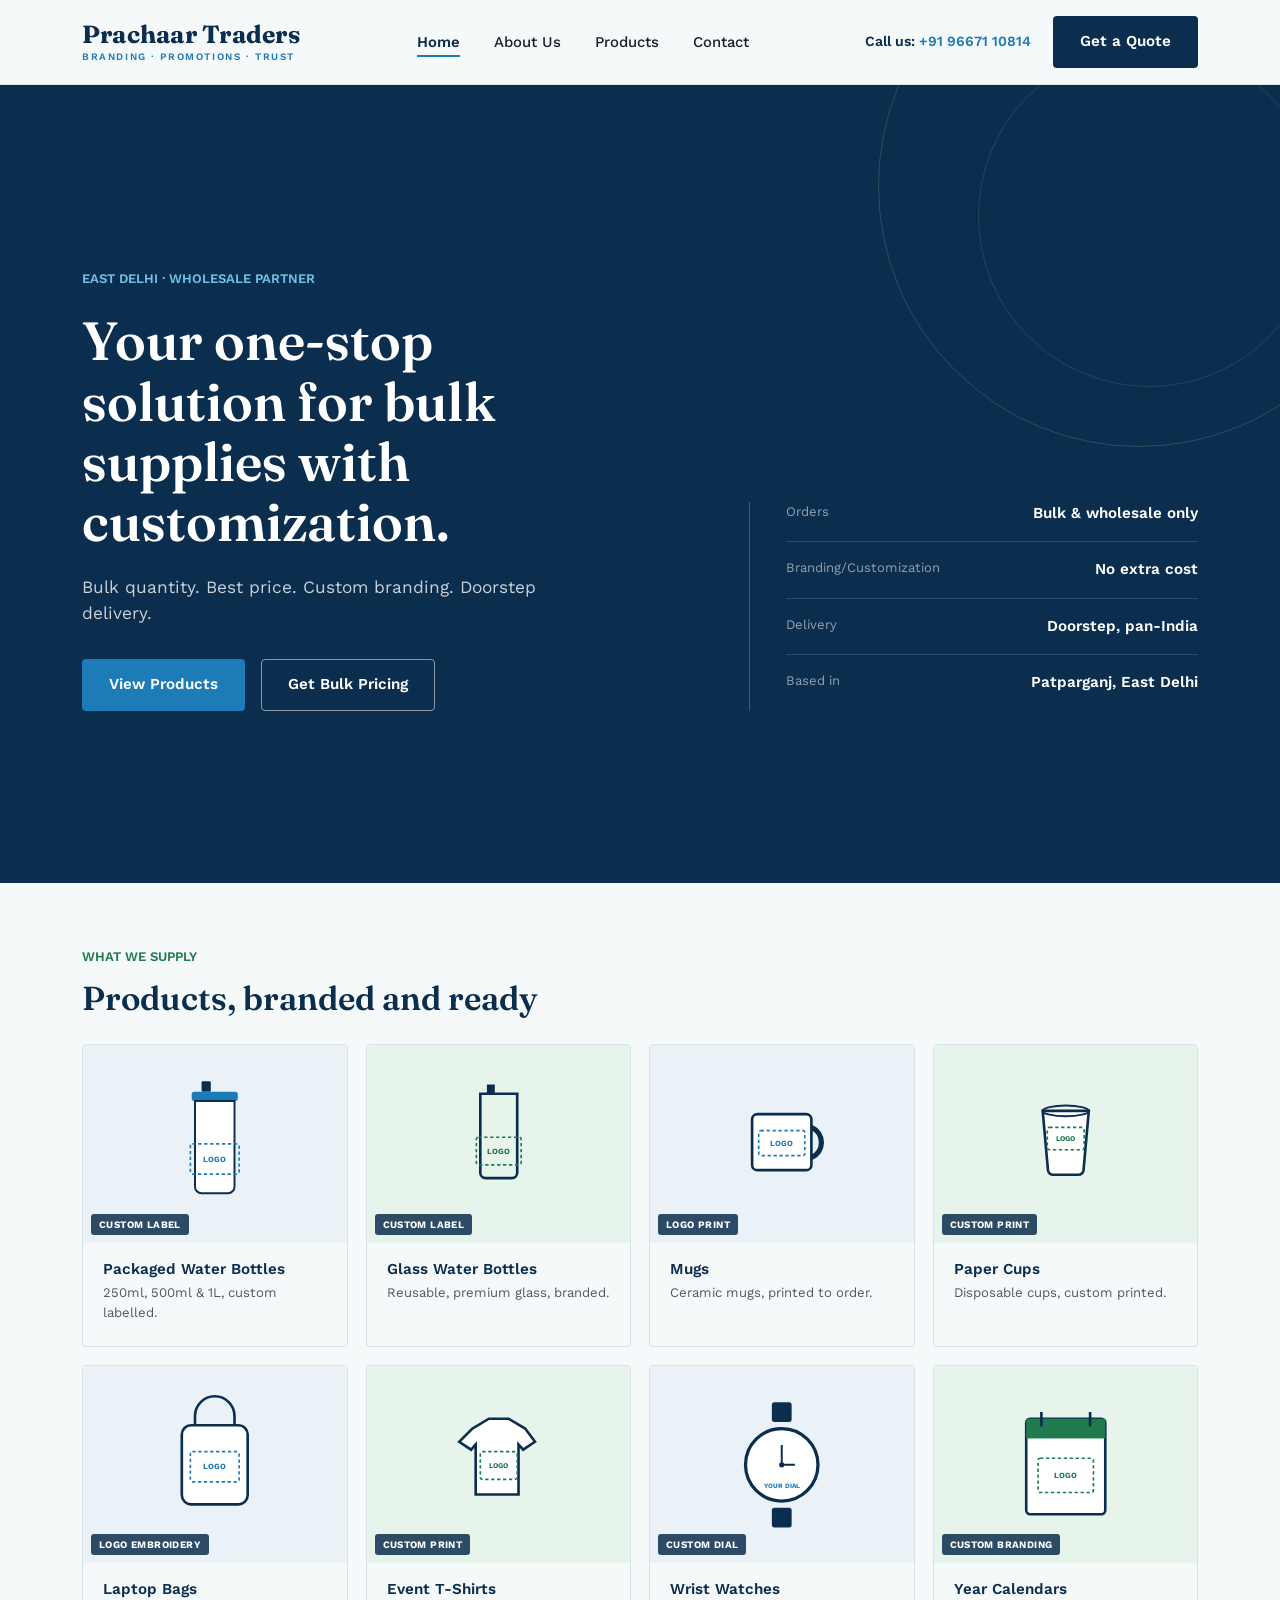
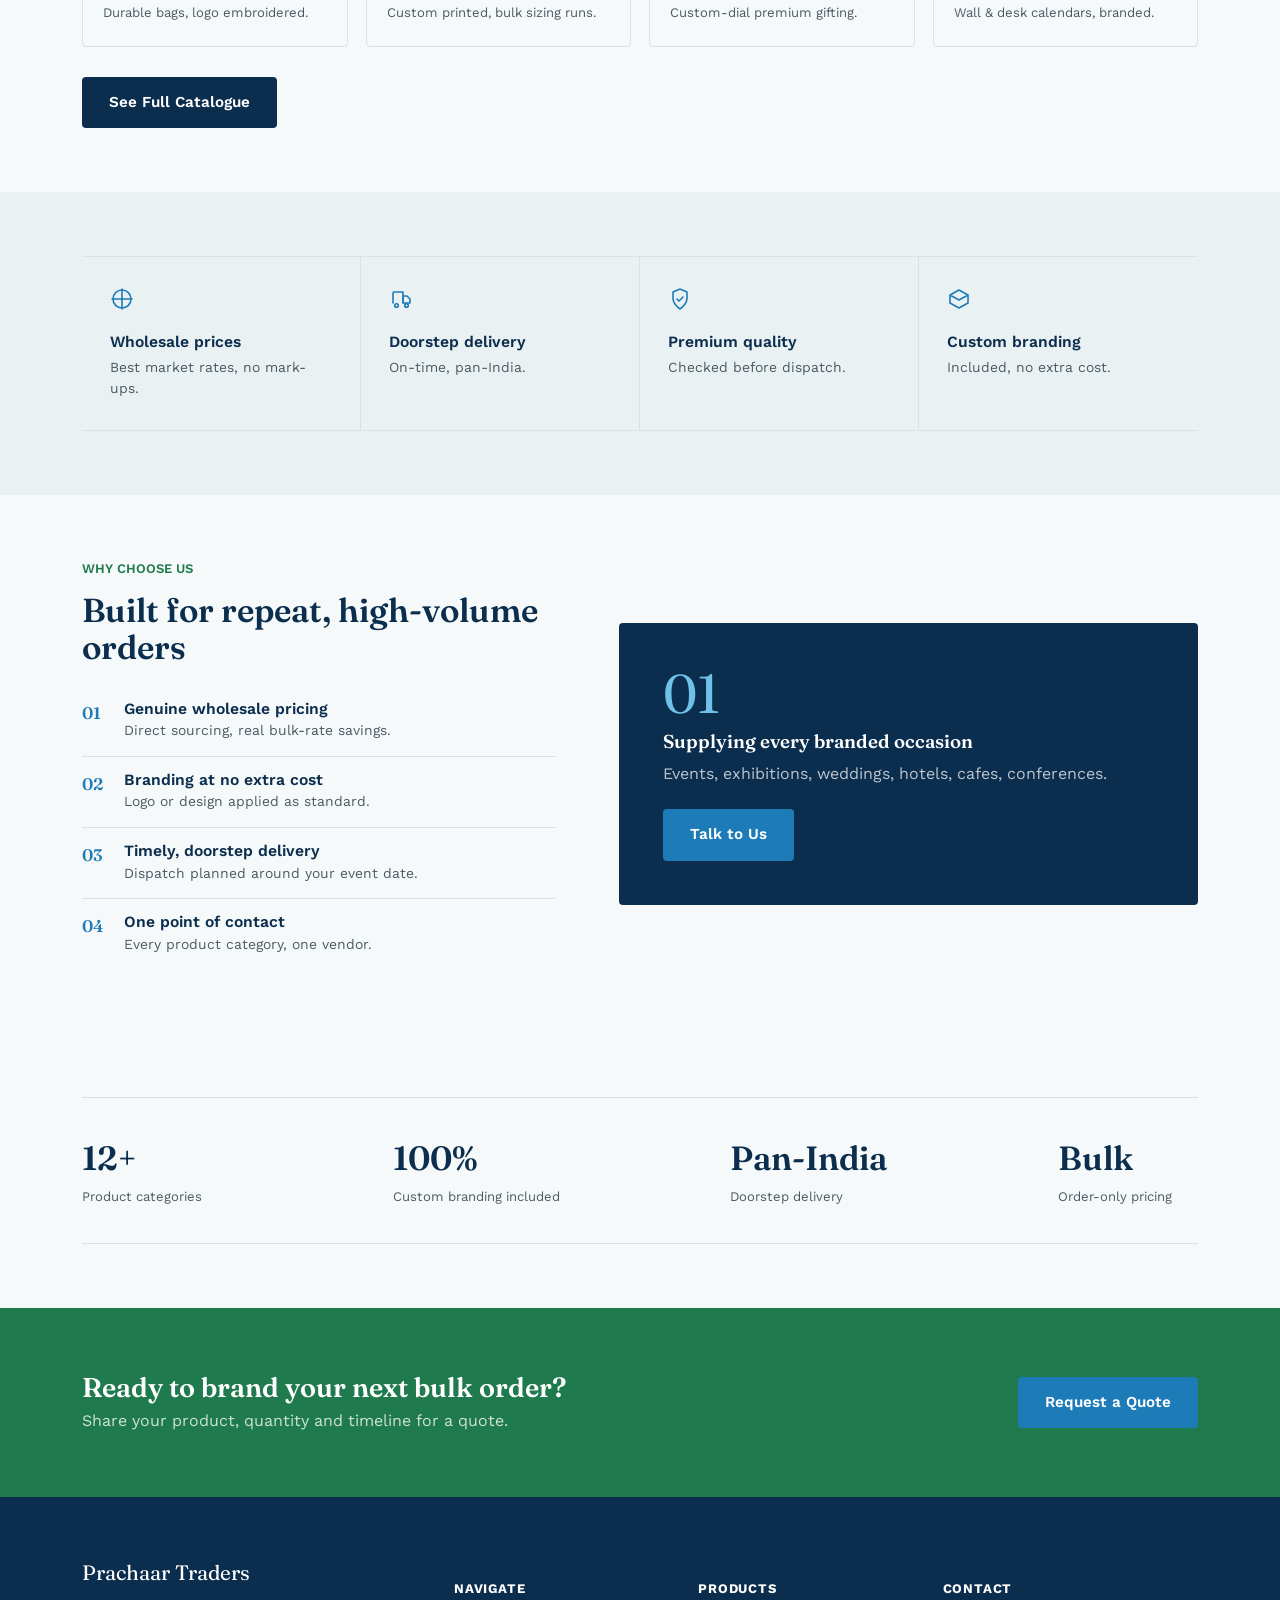
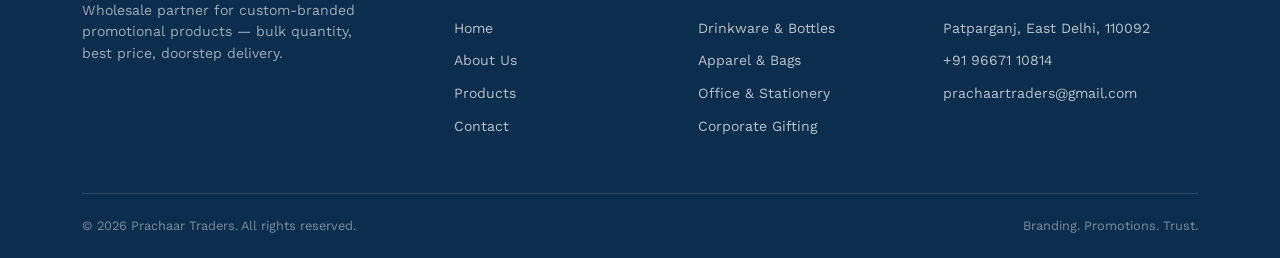
==== commit 04fe0e88: "Update index.html" ====
--- a/index.html
+++ b/index.html
@@ -45,7 +45,7 @@
     <div class="hero-ledger">
       <dl>
         <div class="row"><dt>Orders</dt><dd>Bulk &amp; wholesale only</dd></div>
-        <div class="row"><dt>Branding</dt><dd>No extra cost</dd></div>
+        <div class="row"><dt>Branding/Customization</dt><dd>No extra cost</dd></div>
         <div class="row"><dt>Delivery</dt><dd>Doorstep, pan-India</dd></div>
         <div class="row"><dt>Based in</dt><dd>Patparganj, East Delhi</dd></div>
       </dl>
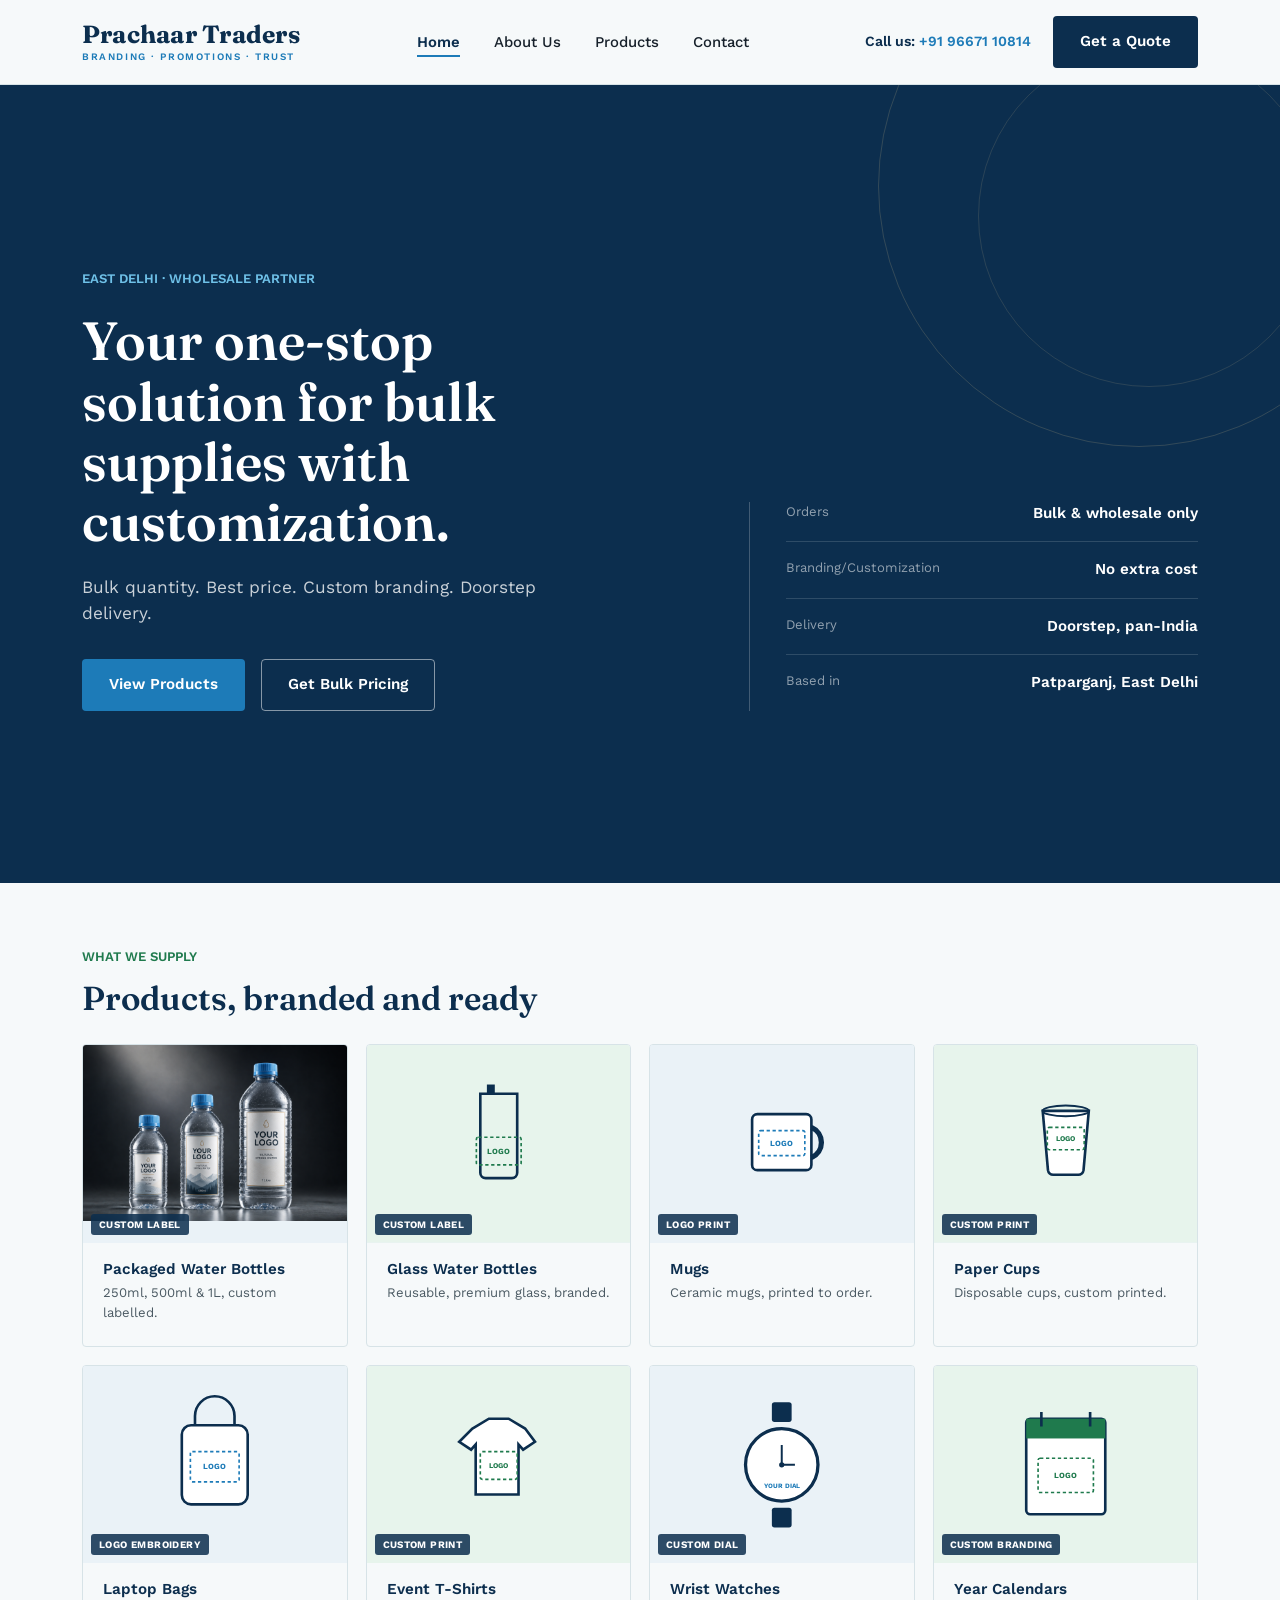
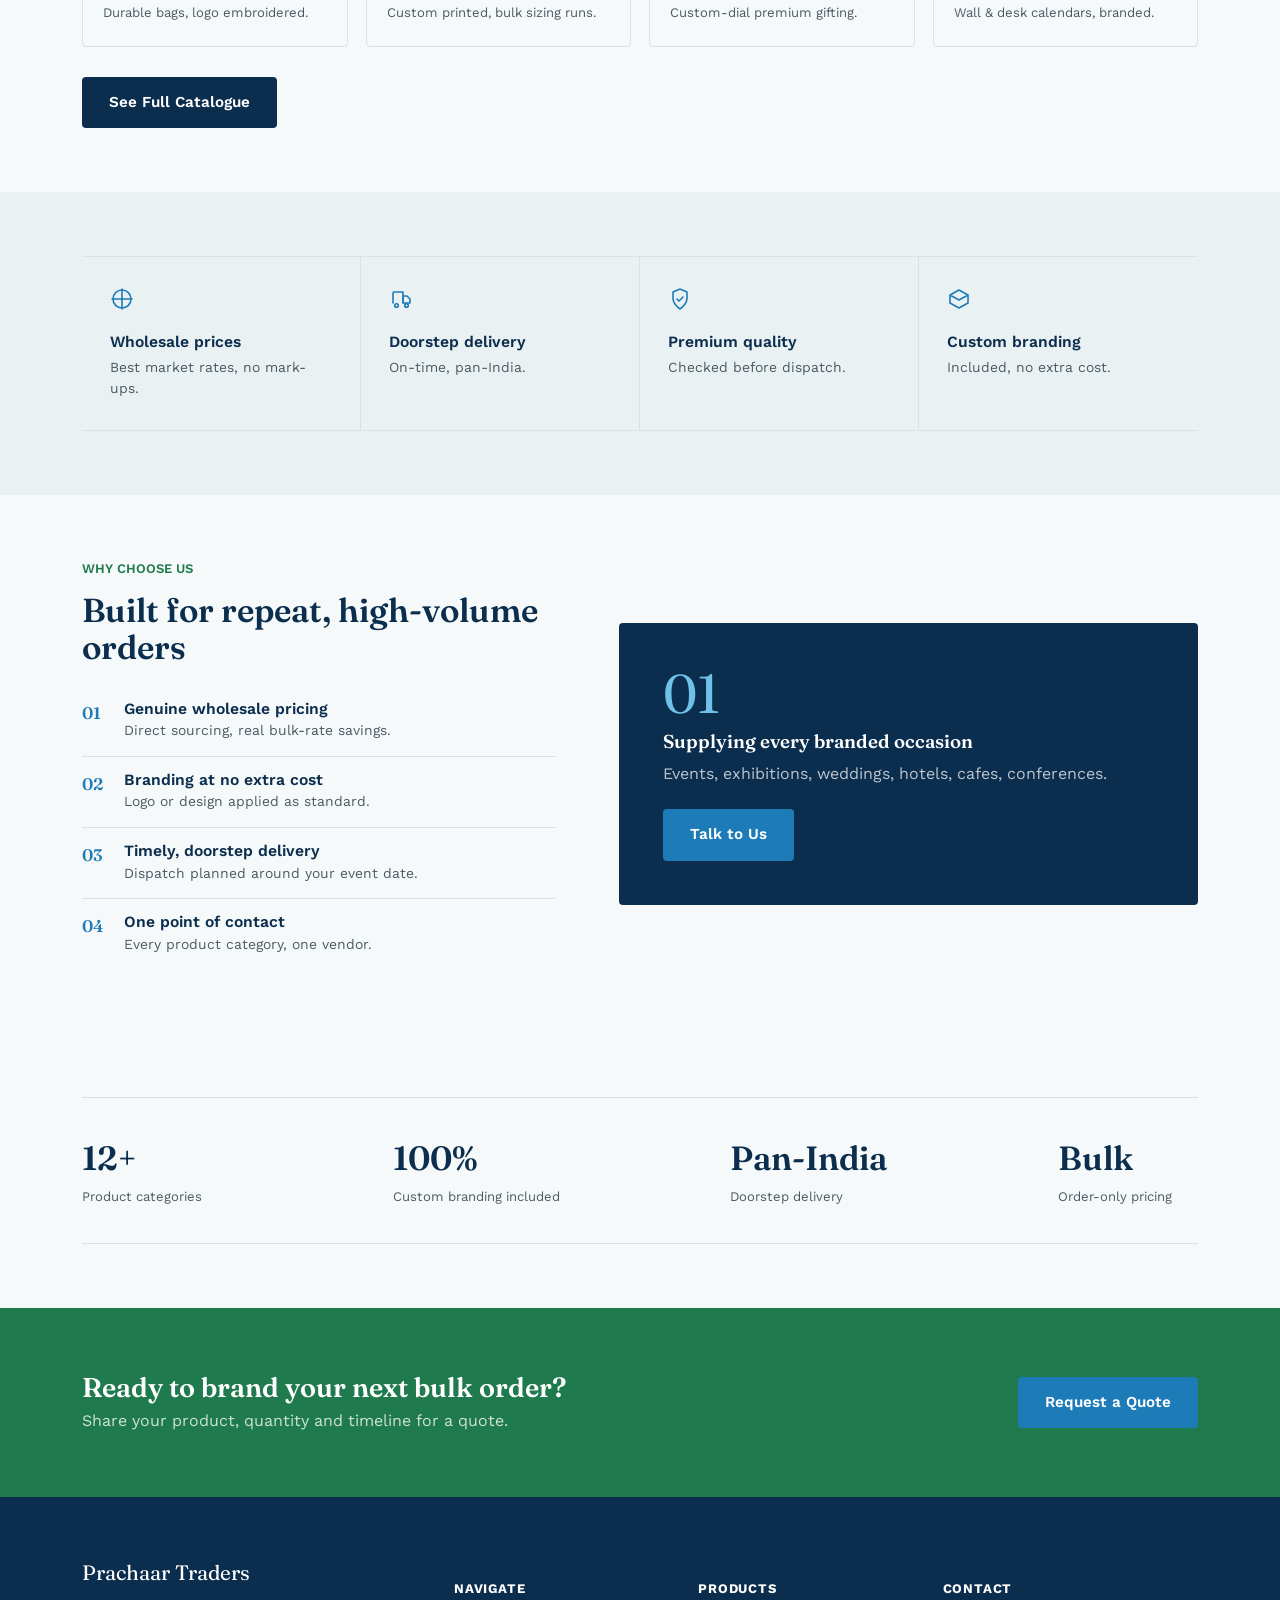
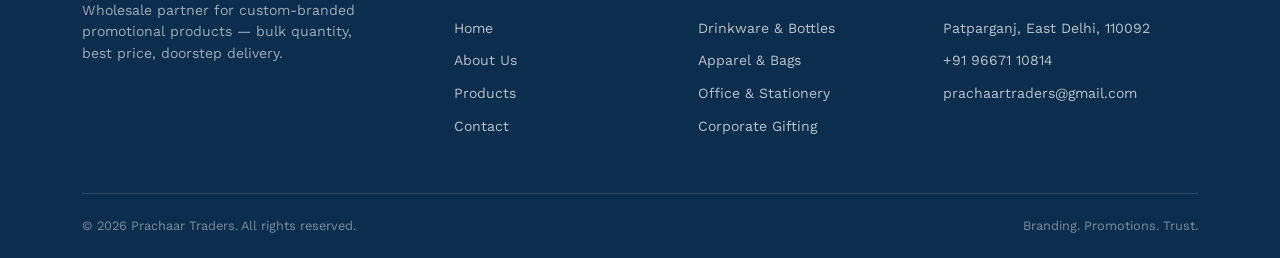
==== commit 1fb59ecc: "Update product thumbnail to use an image Replaced SVG logo with an image of packaged water bottles." ====
--- a/index.html
+++ b/index.html
@@ -62,15 +62,7 @@
     <div class="product-grid">
 
       <div class="product-card">
-        <div class="thumb">
-          <svg viewBox="0 0 400 300" xmlns="http://www.w3.org/2000/svg">
-            <rect width="400" height="300" fill="var(--navy-tint)"/>
-            <rect x="180" y="55" width="14" height="16" rx="2" fill="var(--navy)"/>
-            <rect x="165" y="71" width="70" height="14" rx="4" fill="var(--accent)"/>
-            <path d="M170 85 h60 v130 a10 10 0 0 1 -10 10 h-40 a10 10 0 0 1 -10 -10 z" fill="var(--white)" stroke="var(--navy)" stroke-width="3"/>
-            <rect x="163" y="150" width="74" height="46" rx="3" fill="none" stroke="var(--accent)" stroke-width="2.5" stroke-dasharray="5 4"/>
-            <text x="200" y="177" text-anchor="middle" font-family="Work Sans, sans-serif" font-size="12" font-weight="700" fill="var(--accent)">LOGO</text>
-          </svg>
+        <div class="thumb"><img src="plastic_bottle.png" alt="Packaged Water Bottles">
           <span class="logo-tag">CUSTOM LABEL</span>
         </div>
         <div class="body">
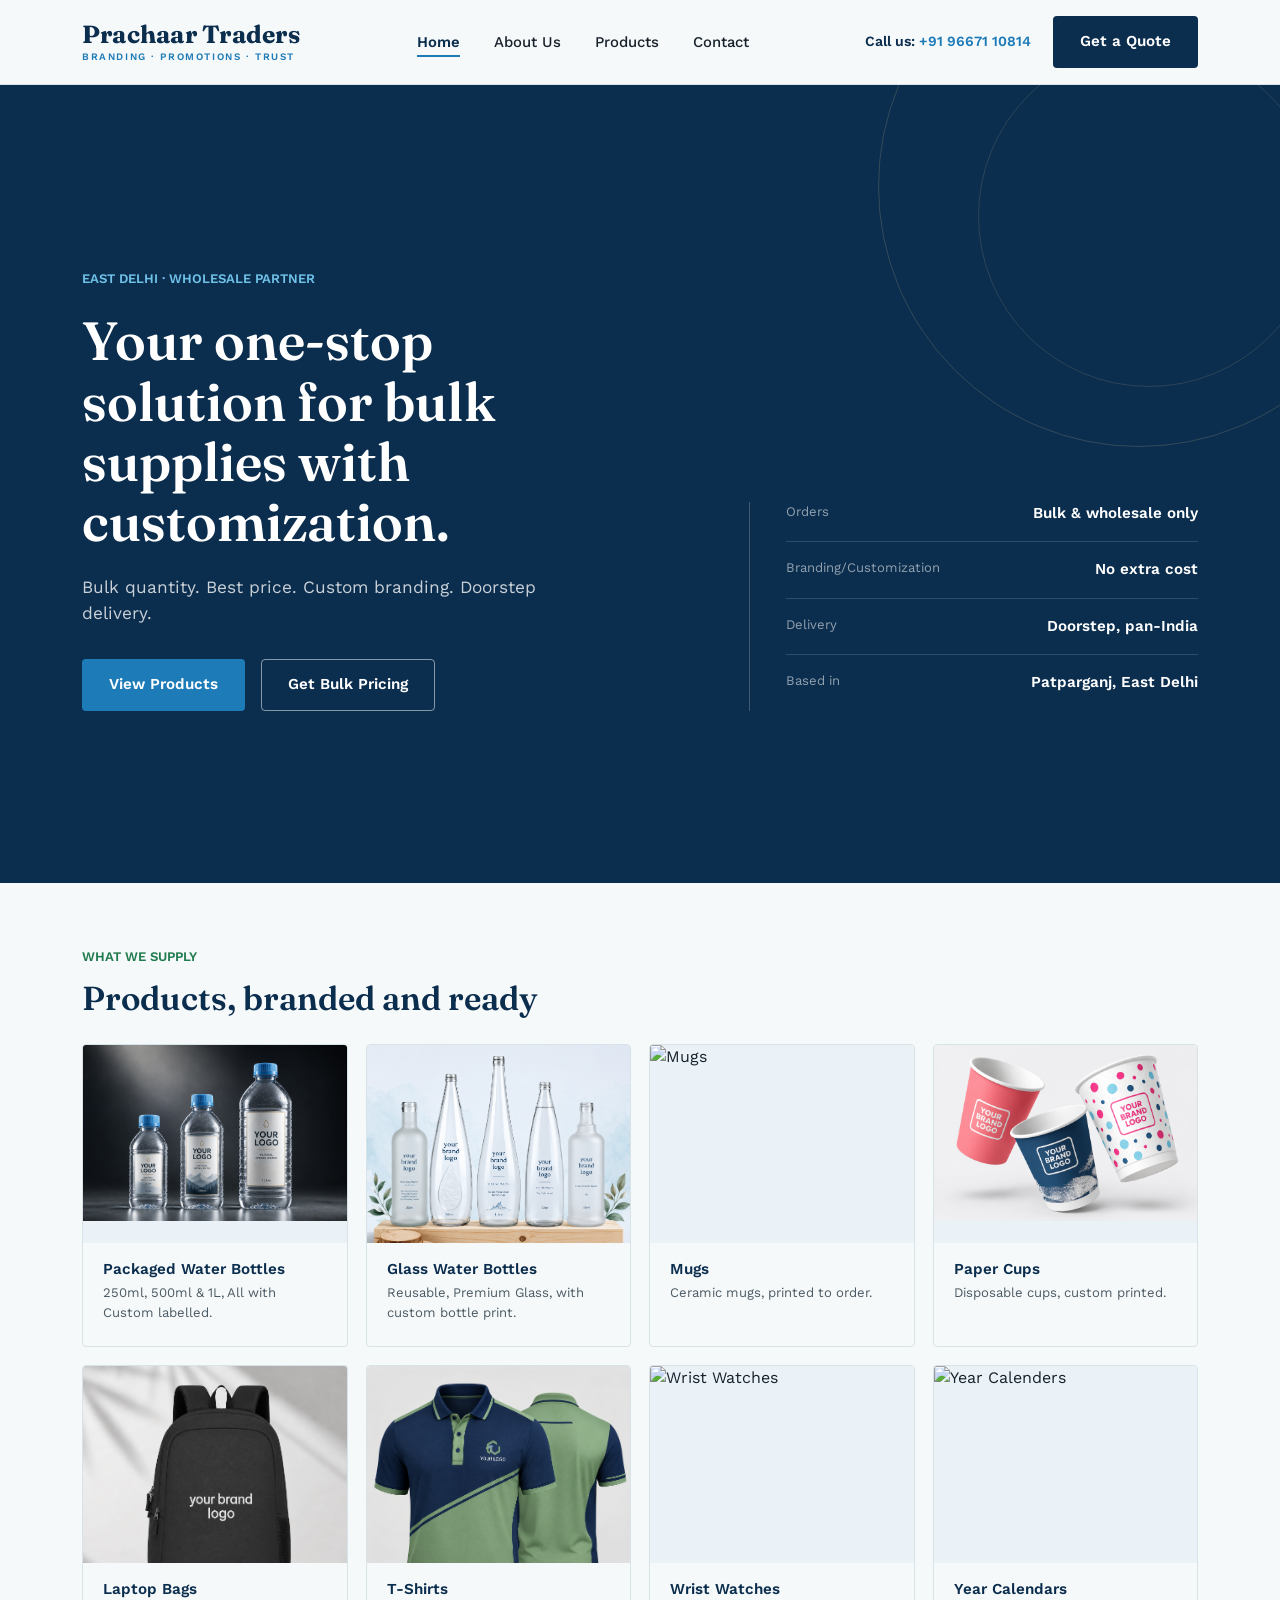
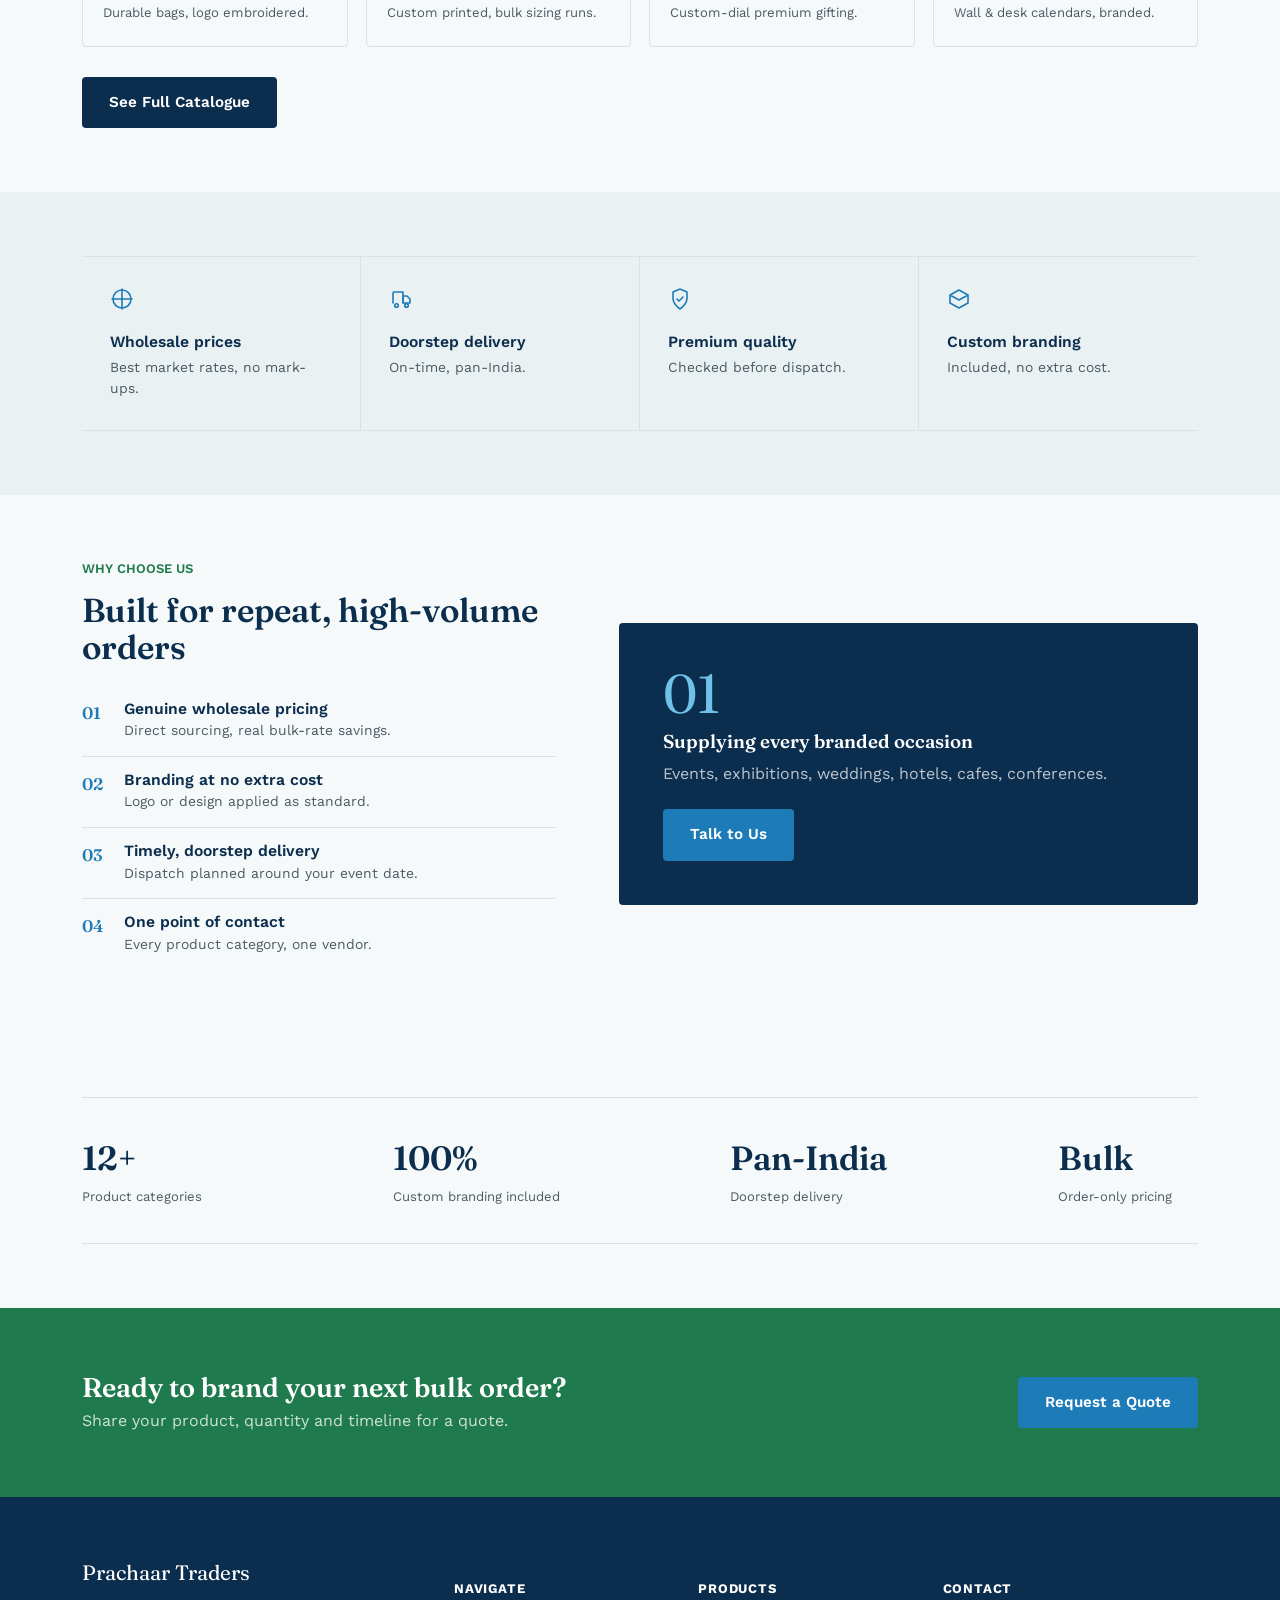
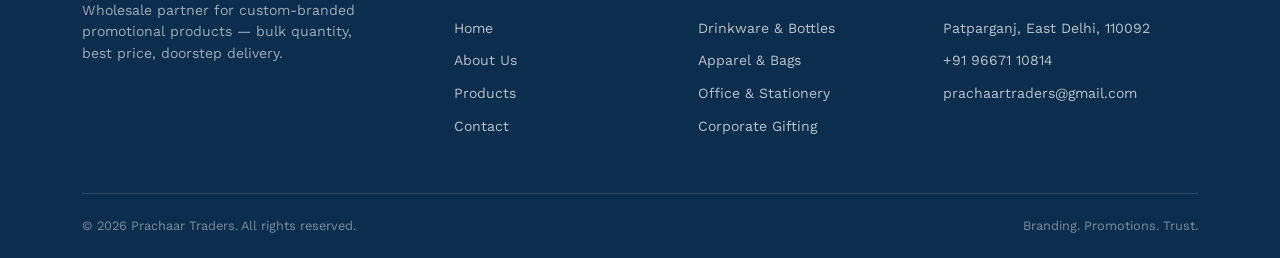
==== commit 7bb5f249: "Update index.html" ====
--- a/index.html
+++ b/index.html
@@ -63,41 +63,24 @@
 
       <div class="product-card">
         <div class="thumb"><img src="plastic_bottle.png" alt="Packaged Water Bottles">
-          <span class="logo-tag">CUSTOM LABEL</span>
         </div>
         <div class="body">
           <h4>Packaged Water Bottles</h4>
-          <p>250ml, 500ml &amp; 1L, custom labelled.</p>
-        </div>
-      </div>
-
-      <div class="product-card">
-        <div class="thumb">
-          <svg viewBox="0 0 400 300" xmlns="http://www.w3.org/2000/svg">
-            <rect width="400" height="300" fill="var(--forest-light)"/>
-            <rect x="182" y="60" width="12" height="14" fill="var(--navy)"/>
-            <path d="M172 74 h56 v120 a8 8 0 0 1 -8 8 h-40 a8 8 0 0 1 -8 -8 z" fill="none" stroke="var(--navy)" stroke-width="4"/>
-            <rect x="166" y="140" width="68" height="42" rx="3" fill="none" stroke="var(--forest)" stroke-width="2.5" stroke-dasharray="5 4"/>
-            <text x="200" y="165" text-anchor="middle" font-family="Work Sans, sans-serif" font-size="12" font-weight="700" fill="var(--forest)">LOGO</text>
-          </svg>
-          <span class="logo-tag">CUSTOM LABEL</span>
+          <p>250ml, 500ml &amp; 1L, All with Custom labelled.</p>
+        </div>
+      </div>
+
+      <div class="product-card">
+        <div class="thumb"><img src="glass_bottle.png" alt="Glass Water Bottles">
         </div>
         <div class="body">
           <h4>Glass Water Bottles</h4>
-          <p>Reusable, premium glass, branded.</p>
-        </div>
-      </div>
-
-      <div class="product-card">
-        <div class="thumb">
-          <svg viewBox="0 0 400 300" xmlns="http://www.w3.org/2000/svg">
-            <rect width="400" height="300" fill="var(--navy-tint)"/>
-            <rect x="155" y="105" width="90" height="85" rx="8" fill="var(--white)" stroke="var(--navy)" stroke-width="4"/>
-            <path d="M245 125 a25 25 0 0 1 0 46" fill="none" stroke="var(--navy)" stroke-width="8"/>
-            <rect x="165" y="130" width="70" height="38" rx="3" fill="none" stroke="var(--accent)" stroke-width="2.5" stroke-dasharray="5 4"/>
-            <text x="200" y="153" text-anchor="middle" font-family="Work Sans, sans-serif" font-size="12" font-weight="700" fill="var(--accent)">LOGO</text>
-          </svg>
-          <span class="logo-tag">LOGO PRINT</span>
+          <p>Reusable, Premium Glass, with custom bottle print.</p>
+        </div>
+      </div>
+
+      <div class="product-card">
+        <div class="thumb"><img src="mug.png" alt="Mugs">
         </div>
         <div class="body">
           <h4>Mugs</h4>
@@ -106,15 +89,7 @@
       </div>
 
       <div class="product-card">
-        <div class="thumb">
-          <svg viewBox="0 0 400 300" xmlns="http://www.w3.org/2000/svg">
-            <rect width="400" height="300" fill="var(--forest-light)"/>
-            <path d="M165 100 h70 l-8 90 a8 8 0 0 1 -8 7 h-38 a8 8 0 0 1 -8 -7 z" fill="var(--white)" stroke="var(--navy)" stroke-width="4"/>
-            <ellipse cx="200" cy="100" rx="35" ry="8" fill="none" stroke="var(--navy)" stroke-width="3"/>
-            <rect x="172" y="125" width="56" height="34" rx="3" fill="none" stroke="var(--forest)" stroke-width="2.5" stroke-dasharray="5 4"/>
-            <text x="200" y="146" text-anchor="middle" font-family="Work Sans, sans-serif" font-size="11" font-weight="700" fill="var(--forest)">LOGO</text>
-          </svg>
-          <span class="logo-tag">CUSTOM PRINT</span>
+        <div class="thumb"><img src="paper_cup.png" alt="Paper Cups">
         </div>
         <div class="body">
           <h4>Paper Cups</h4>
@@ -123,15 +98,7 @@
       </div>
 
       <div class="product-card">
-        <div class="thumb">
-          <svg viewBox="0 0 400 300" xmlns="http://www.w3.org/2000/svg">
-            <rect width="400" height="300" fill="var(--navy-tint)"/>
-            <rect x="150" y="90" width="100" height="120" rx="14" fill="var(--white)" stroke="var(--navy)" stroke-width="4"/>
-            <path d="M170 90 v-14 a30 30 0 0 1 60 0 v14" fill="none" stroke="var(--navy)" stroke-width="4"/>
-            <rect x="163" y="130" width="74" height="46" rx="3" fill="none" stroke="var(--accent)" stroke-width="2.5" stroke-dasharray="5 4"/>
-            <text x="200" y="157" text-anchor="middle" font-family="Work Sans, sans-serif" font-size="12" font-weight="700" fill="var(--accent)">LOGO</text>
-          </svg>
-          <span class="logo-tag">LOGO EMBROIDERY</span>
+        <div class="thumb"><img src="bag.png" alt="Laptop Bags">
         </div>
         <div class="body">
           <h4>Laptop Bags</h4>
@@ -140,34 +107,16 @@
       </div>
 
       <div class="product-card">
-        <div class="thumb">
-          <svg viewBox="0 0 400 300" xmlns="http://www.w3.org/2000/svg">
-            <rect width="400" height="300" fill="var(--forest-light)"/>
-            <path d="M160 95 l25 -15 h30 l25 15 l15 20 l-18 12 l-7 -8 v76 h-65 v-76 l-7 8 l-18 -12 z" fill="var(--white)" stroke="var(--navy)" stroke-width="4"/>
-            <rect x="172" y="130" width="56" height="42" rx="3" fill="none" stroke="var(--forest)" stroke-width="2.5" stroke-dasharray="5 4"/>
-            <text x="200" y="155" text-anchor="middle" font-family="Work Sans, sans-serif" font-size="11" font-weight="700" fill="var(--forest)">LOGO</text>
-          </svg>
-          <span class="logo-tag">CUSTOM PRINT</span>
-        </div>
-        <div class="body">
-          <h4>Event T-Shirts</h4>
+          <div class="thumb"><img src="tshirt.png" alt="T-Shirts">
+        </div>
+        <div class="body">
+          <h4>T-Shirts</h4>
           <p>Custom printed, bulk sizing runs.</p>
         </div>
       </div>
 
       <div class="product-card">
-        <div class="thumb">
-          <svg viewBox="0 0 400 300" xmlns="http://www.w3.org/2000/svg">
-            <rect width="400" height="300" fill="var(--navy-tint)"/>
-            <rect x="185" y="55" width="30" height="30" rx="4" fill="var(--navy)"/>
-            <rect x="185" y="215" width="30" height="30" rx="4" fill="var(--navy)"/>
-            <circle cx="200" cy="150" r="55" fill="var(--white)" stroke="var(--navy)" stroke-width="5"/>
-            <circle cx="200" cy="150" r="4" fill="var(--navy)"/>
-            <line x1="200" y1="150" x2="200" y2="120" stroke="var(--navy)" stroke-width="3"/>
-            <line x1="200" y1="150" x2="220" y2="150" stroke="var(--navy)" stroke-width="3"/>
-            <text x="200" y="185" text-anchor="middle" font-family="Work Sans, sans-serif" font-size="10" font-weight="700" fill="var(--accent)">YOUR DIAL</text>
-          </svg>
-          <span class="logo-tag">CUSTOM DIAL</span>
+        <div class="thumb"><img src="watch.png" alt="Wrist Watches">
         </div>
         <div class="body">
           <h4>Wrist Watches</h4>
@@ -176,17 +125,7 @@
       </div>
 
       <div class="product-card">
-        <div class="thumb">
-          <svg viewBox="0 0 400 300" xmlns="http://www.w3.org/2000/svg">
-            <rect width="400" height="300" fill="var(--forest-light)"/>
-            <rect x="140" y="80" width="120" height="145" rx="6" fill="var(--white)" stroke="var(--navy)" stroke-width="4"/>
-            <rect x="140" y="80" width="120" height="30" fill="var(--forest)"/>
-            <line x1="163" y1="70" x2="163" y2="92" stroke="var(--navy)" stroke-width="4"/>
-            <line x1="237" y1="70" x2="237" y2="92" stroke="var(--navy)" stroke-width="4"/>
-            <rect x="158" y="140" width="84" height="52" rx="3" fill="none" stroke="var(--forest)" stroke-width="2.5" stroke-dasharray="5 4"/>
-            <text x="200" y="170" text-anchor="middle" font-family="Work Sans, sans-serif" font-size="12" font-weight="700" fill="var(--forest)">LOGO</text>
-          </svg>
-          <span class="logo-tag">CUSTOM BRANDING</span>
+        <div class="thumb"><img src="calender.png" alt="Year Calenders">
         </div>
         <div class="body">
           <h4>Year Calendars</h4>
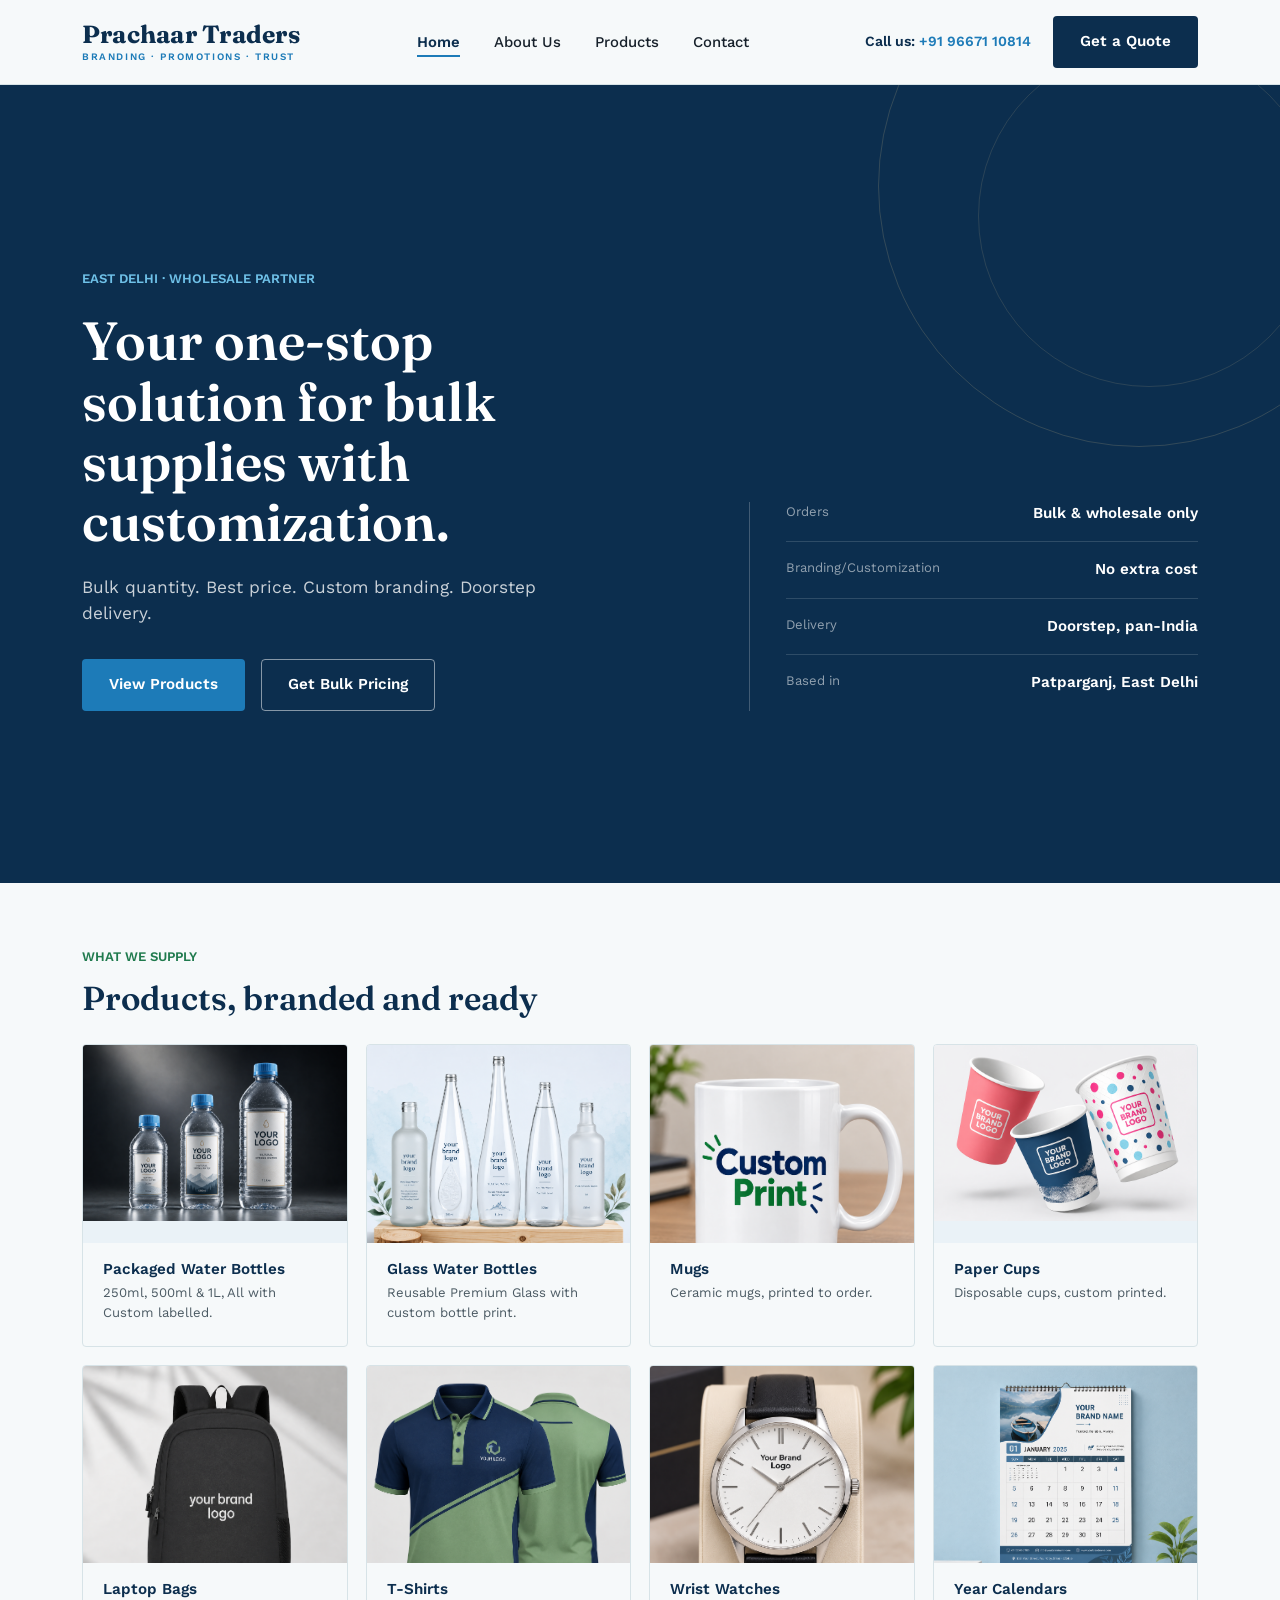
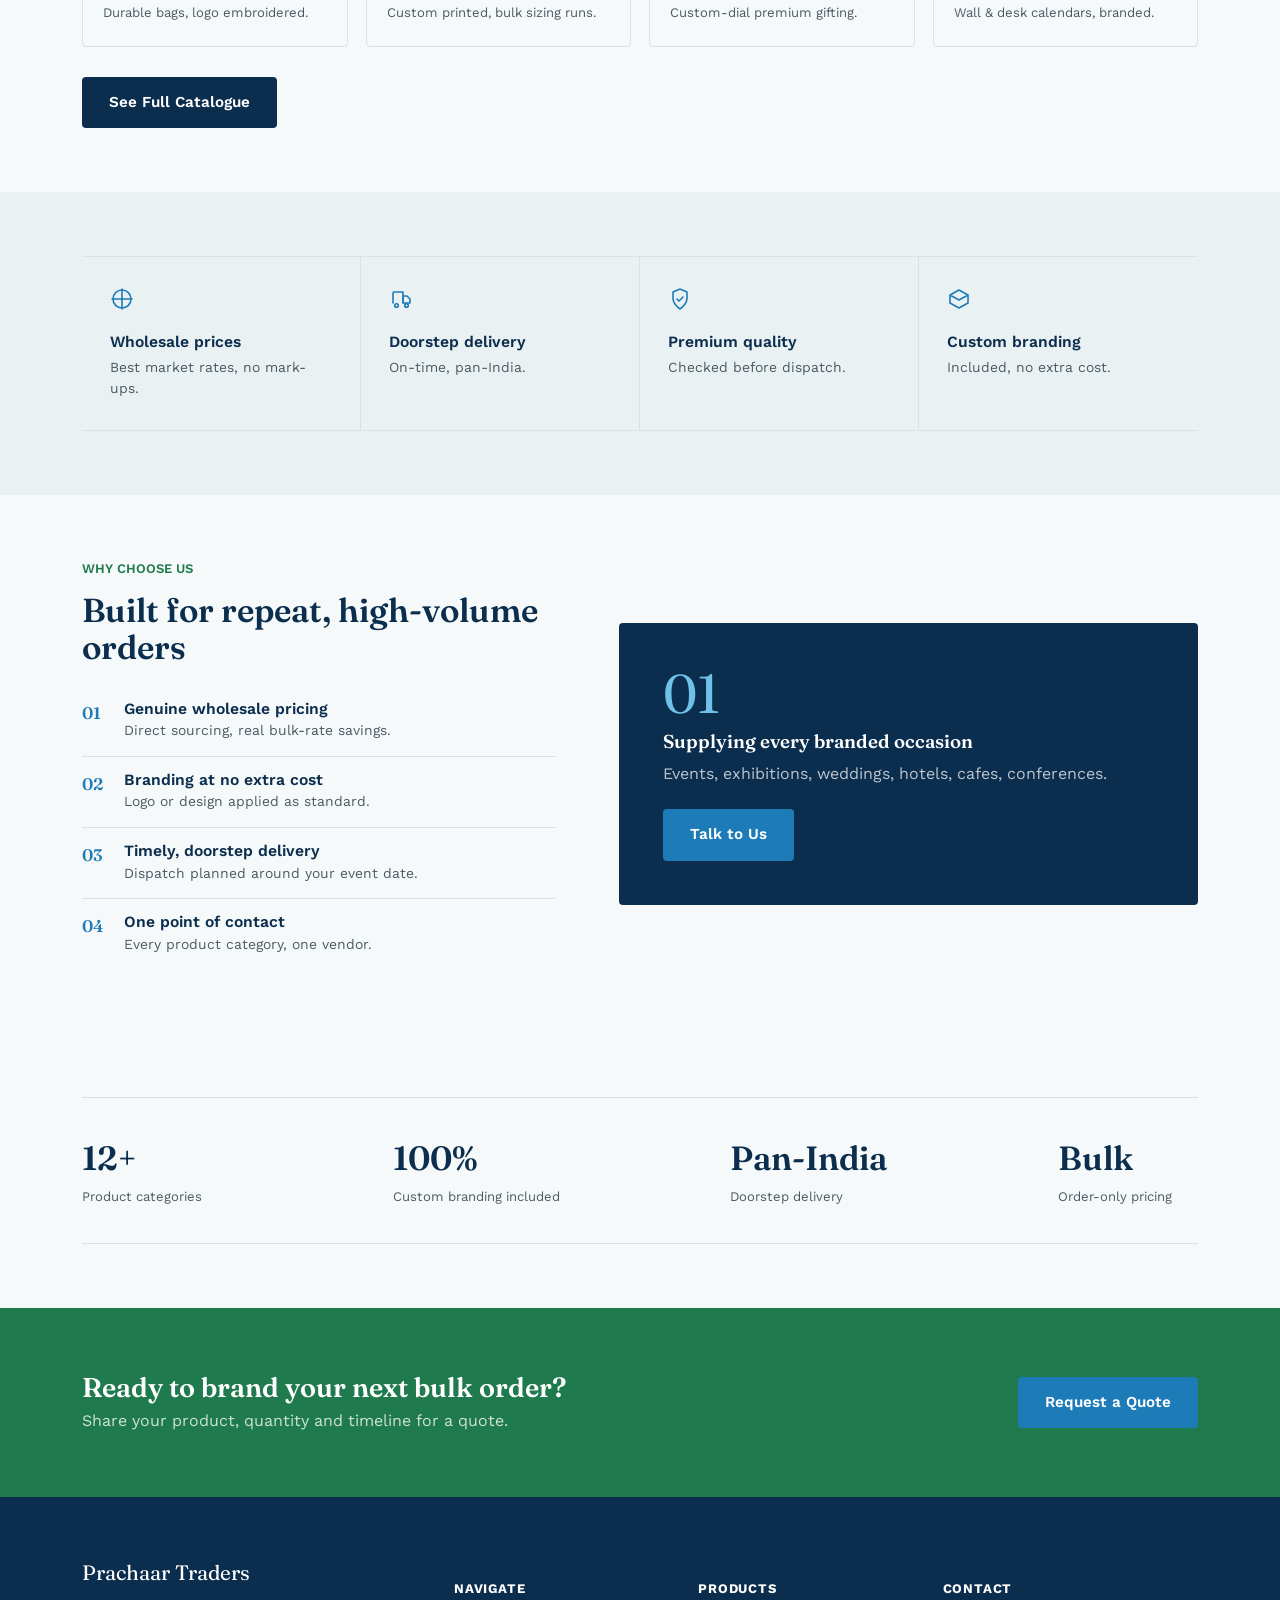
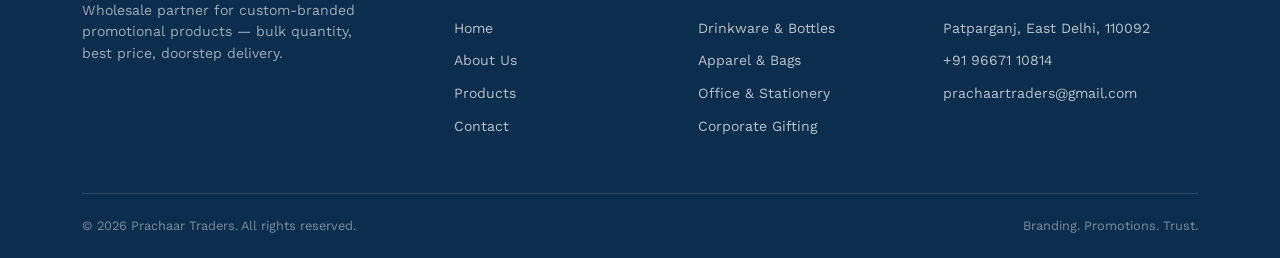
==== commit 926e72b6: "Update index.html" ====
--- a/index.html
+++ b/index.html
@@ -75,7 +75,7 @@
         </div>
         <div class="body">
           <h4>Glass Water Bottles</h4>
-          <p>Reusable, Premium Glass, with custom bottle print.</p>
+          <p>Reusable Premium Glass with custom bottle print.</p>
         </div>
       </div>
 
@@ -116,7 +116,7 @@
       </div>
 
       <div class="product-card">
-        <div class="thumb"><img src="watch.png" alt="Wrist Watches">
+        <div class="thumb"><img src="wrist_watch.png" alt="Wrist Watches">
         </div>
         <div class="body">
           <h4>Wrist Watches</h4>
@@ -125,7 +125,7 @@
       </div>
 
       <div class="product-card">
-        <div class="thumb"><img src="calender.png" alt="Year Calenders">
+        <div class="thumb"><img src="calendar.png" alt="Year Calenders">
         </div>
         <div class="body">
           <h4>Year Calendars</h4>
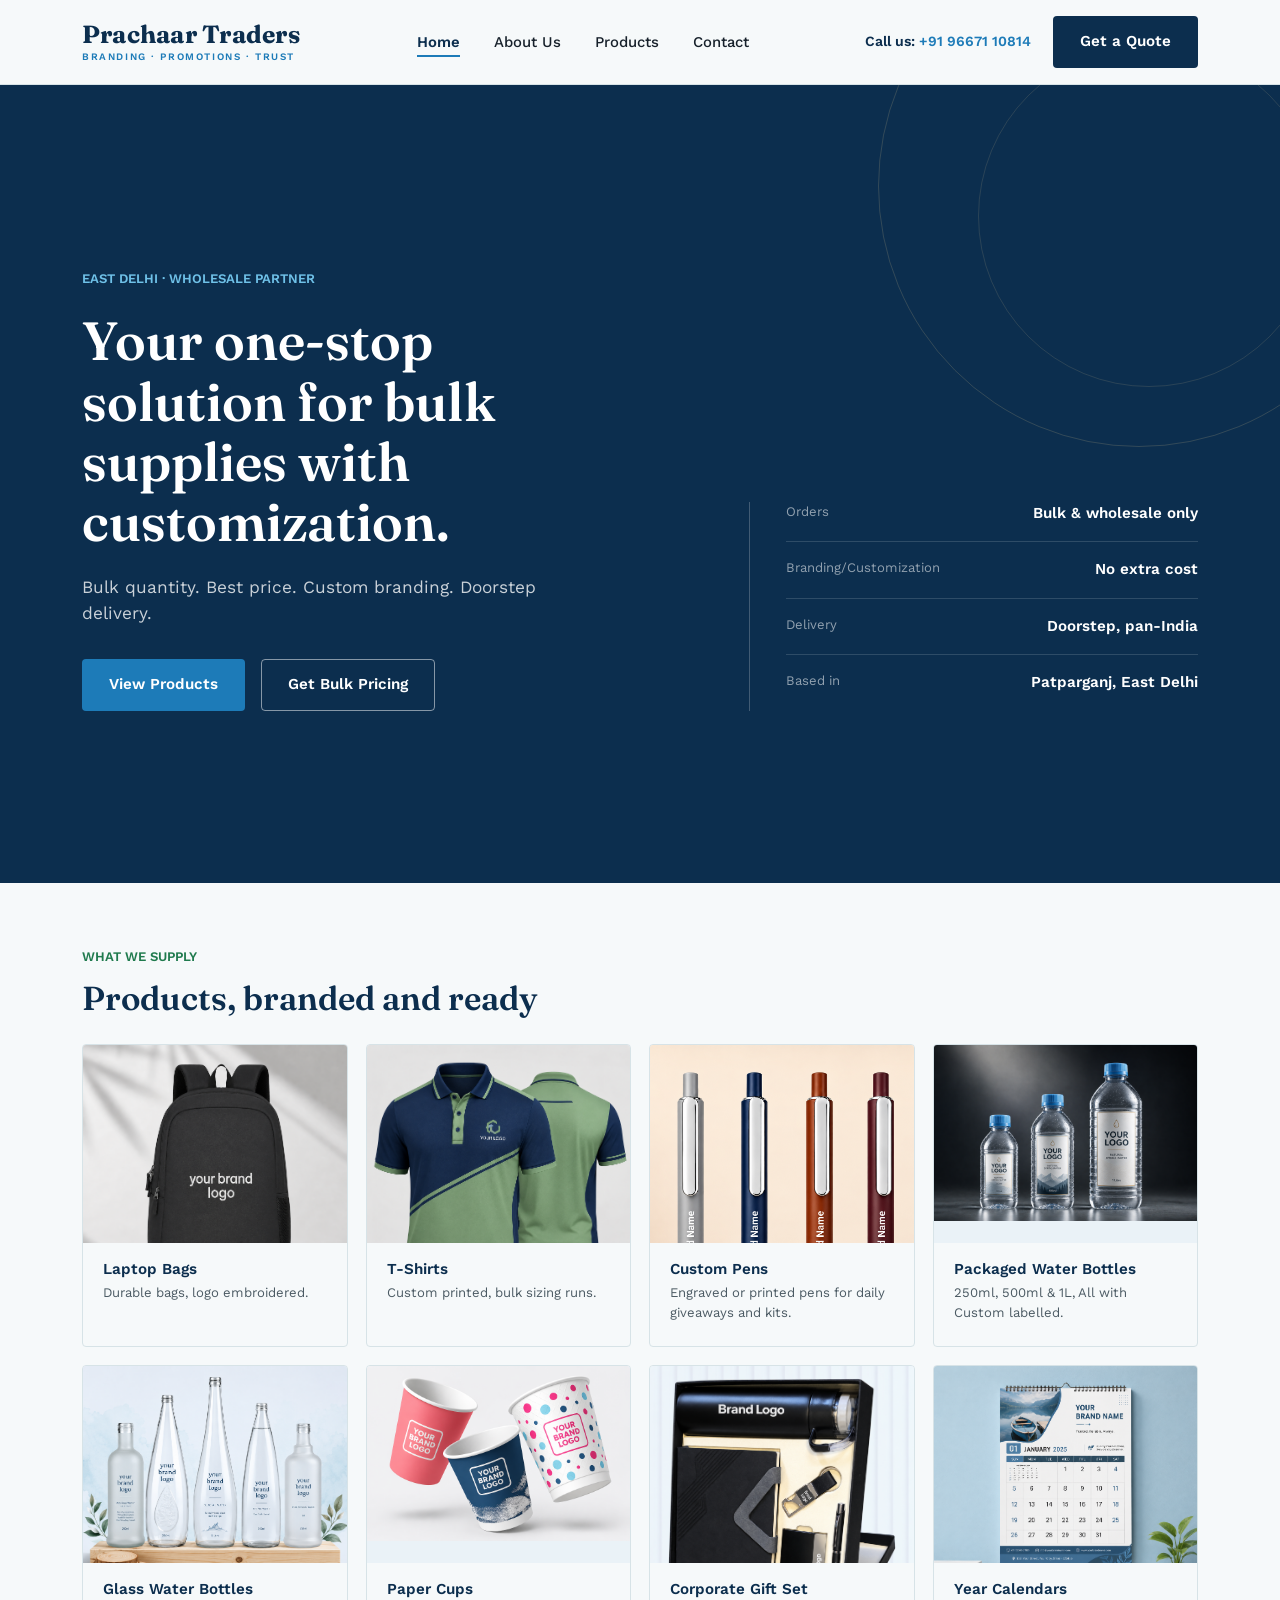
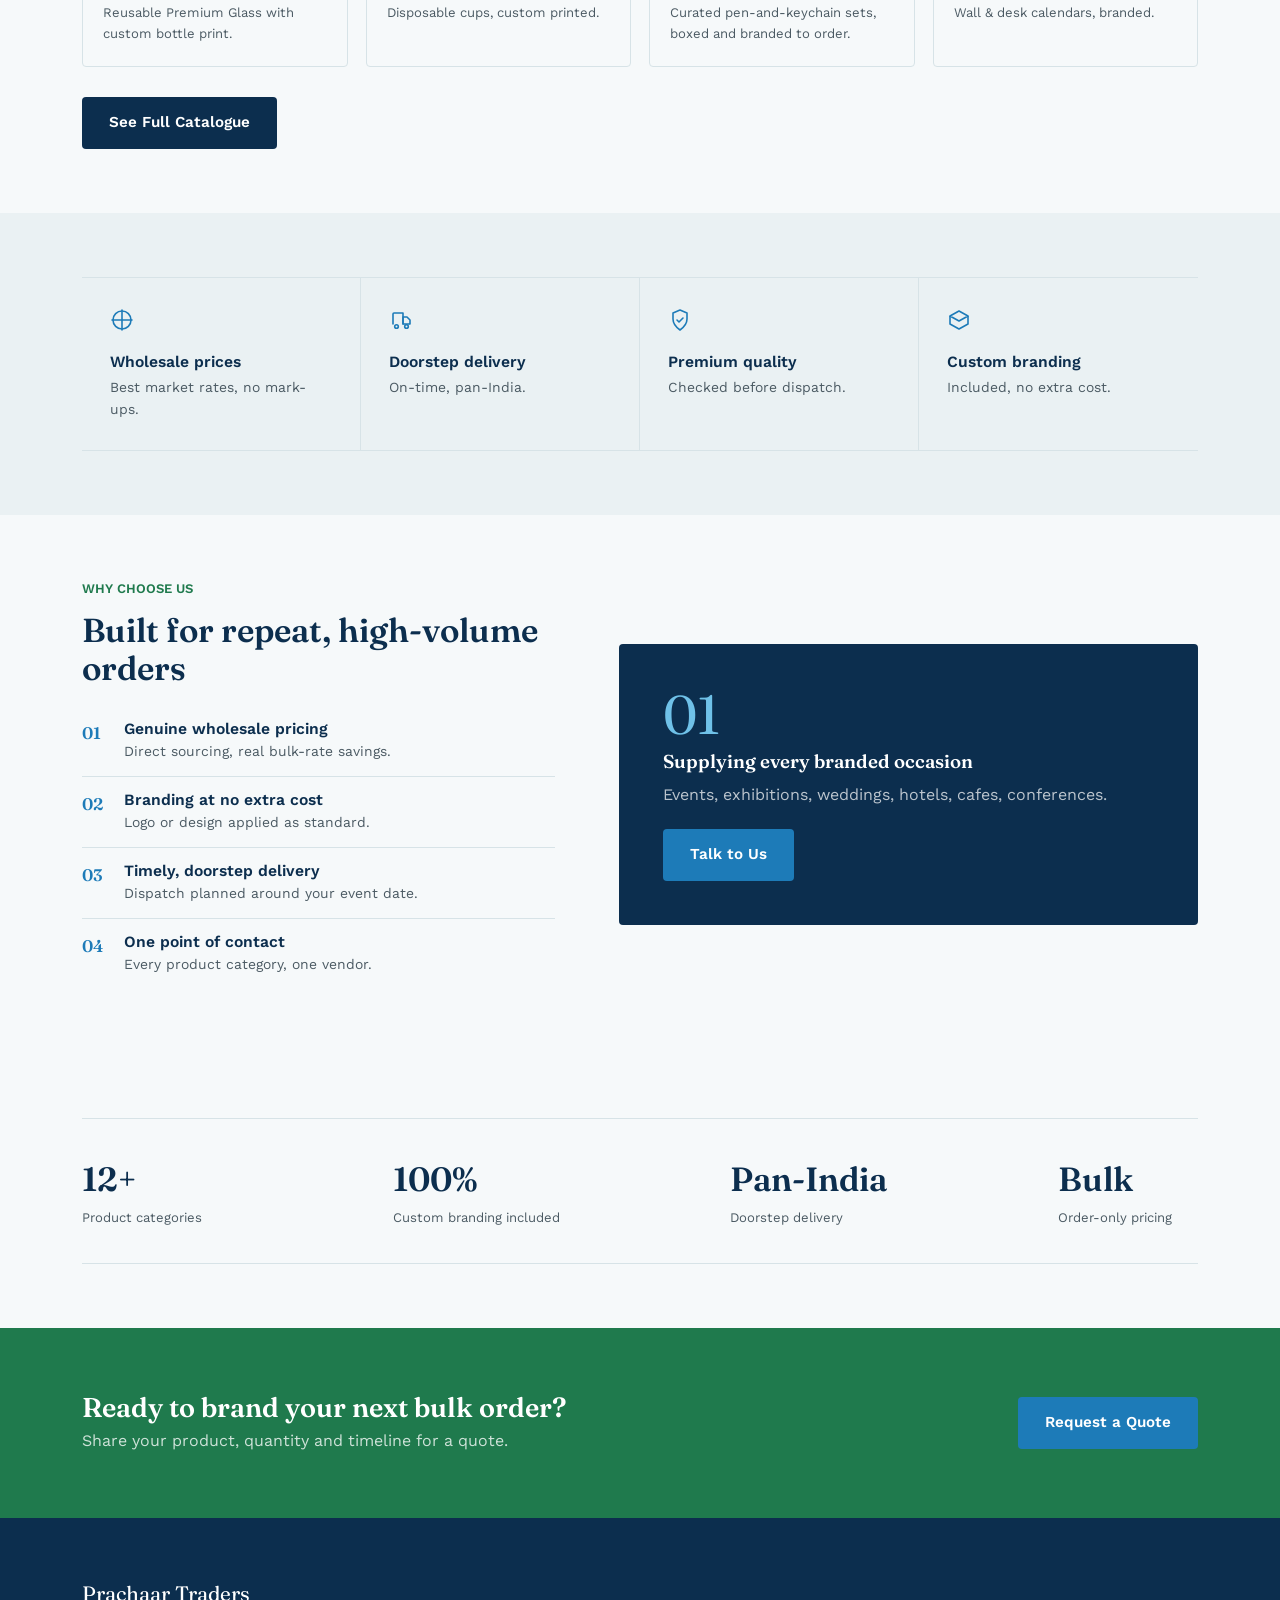
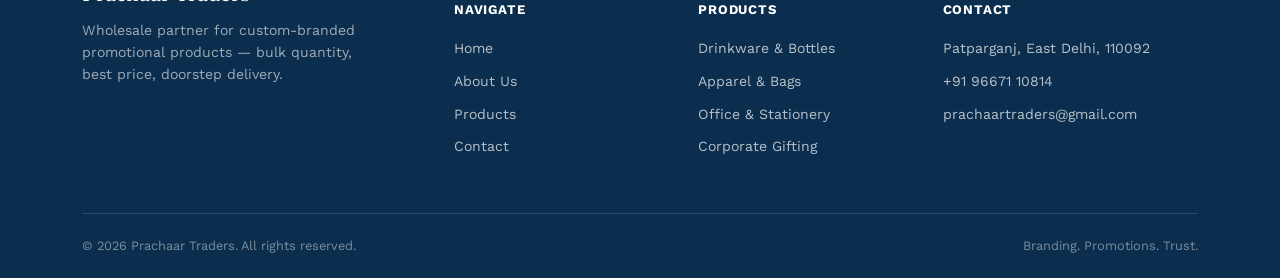
==== commit 08555a39: "Update index.html" ====
--- a/index.html
+++ b/index.html
@@ -62,6 +62,33 @@
     <div class="product-grid">
 
       <div class="product-card">
+        <div class="thumb"><img src="bag.png" alt="Laptop Bags">
+        </div>
+        <div class="body">
+          <h4>Laptop Bags</h4>
+          <p>Durable bags, logo embroidered.</p>
+        </div>
+      </div>
+
+      <div class="product-card">
+          <div class="thumb"><img src="tshirt.png" alt="T-Shirts">
+        </div>
+        <div class="body">
+          <h4>T-Shirts</h4>
+          <p>Custom printed, bulk sizing runs.</p>
+        </div>
+      </div>
+
+      <div class="product-card">
+          <div class="thumb"><img src="pen.png" alt="Pen">
+        </div>
+        <div class="body">
+          <h4>Custom Pens</h4>
+          <p>Engraved or printed pens for daily giveaways and kits.</p>
+        </div>
+      </div>
+      
+      <div class="product-card">
         <div class="thumb"><img src="plastic_bottle.png" alt="Packaged Water Bottles">
         </div>
         <div class="body">
@@ -80,15 +107,6 @@
       </div>
 
       <div class="product-card">
-        <div class="thumb"><img src="mug.png" alt="Mugs">
-        </div>
-        <div class="body">
-          <h4>Mugs</h4>
-          <p>Ceramic mugs, printed to order.</p>
-        </div>
-      </div>
-
-      <div class="product-card">
         <div class="thumb"><img src="paper_cup.png" alt="Paper Cups">
         </div>
         <div class="body">
@@ -98,29 +116,11 @@
       </div>
 
       <div class="product-card">
-        <div class="thumb"><img src="bag.png" alt="Laptop Bags">
-        </div>
-        <div class="body">
-          <h4>Laptop Bags</h4>
-          <p>Durable bags, logo embroidered.</p>
-        </div>
-      </div>
-
-      <div class="product-card">
-          <div class="thumb"><img src="tshirt.png" alt="T-Shirts">
-        </div>
-        <div class="body">
-          <h4>T-Shirts</h4>
-          <p>Custom printed, bulk sizing runs.</p>
-        </div>
-      </div>
-
-      <div class="product-card">
-        <div class="thumb"><img src="wrist_watch.png" alt="Wrist Watches">
-        </div>
-        <div class="body">
-          <h4>Wrist Watches</h4>
-          <p>Custom-dial premium gifting.</p>
+        <div class="thumb"><img src="gift_set.png" alt="Corporate Gift Set">
+        </div>
+        <div class="body">
+          <h4>Corporate Gift Set</h4>
+          <p>Curated pen-and-keychain sets, boxed and branded to order.</p>
         </div>
       </div>
 
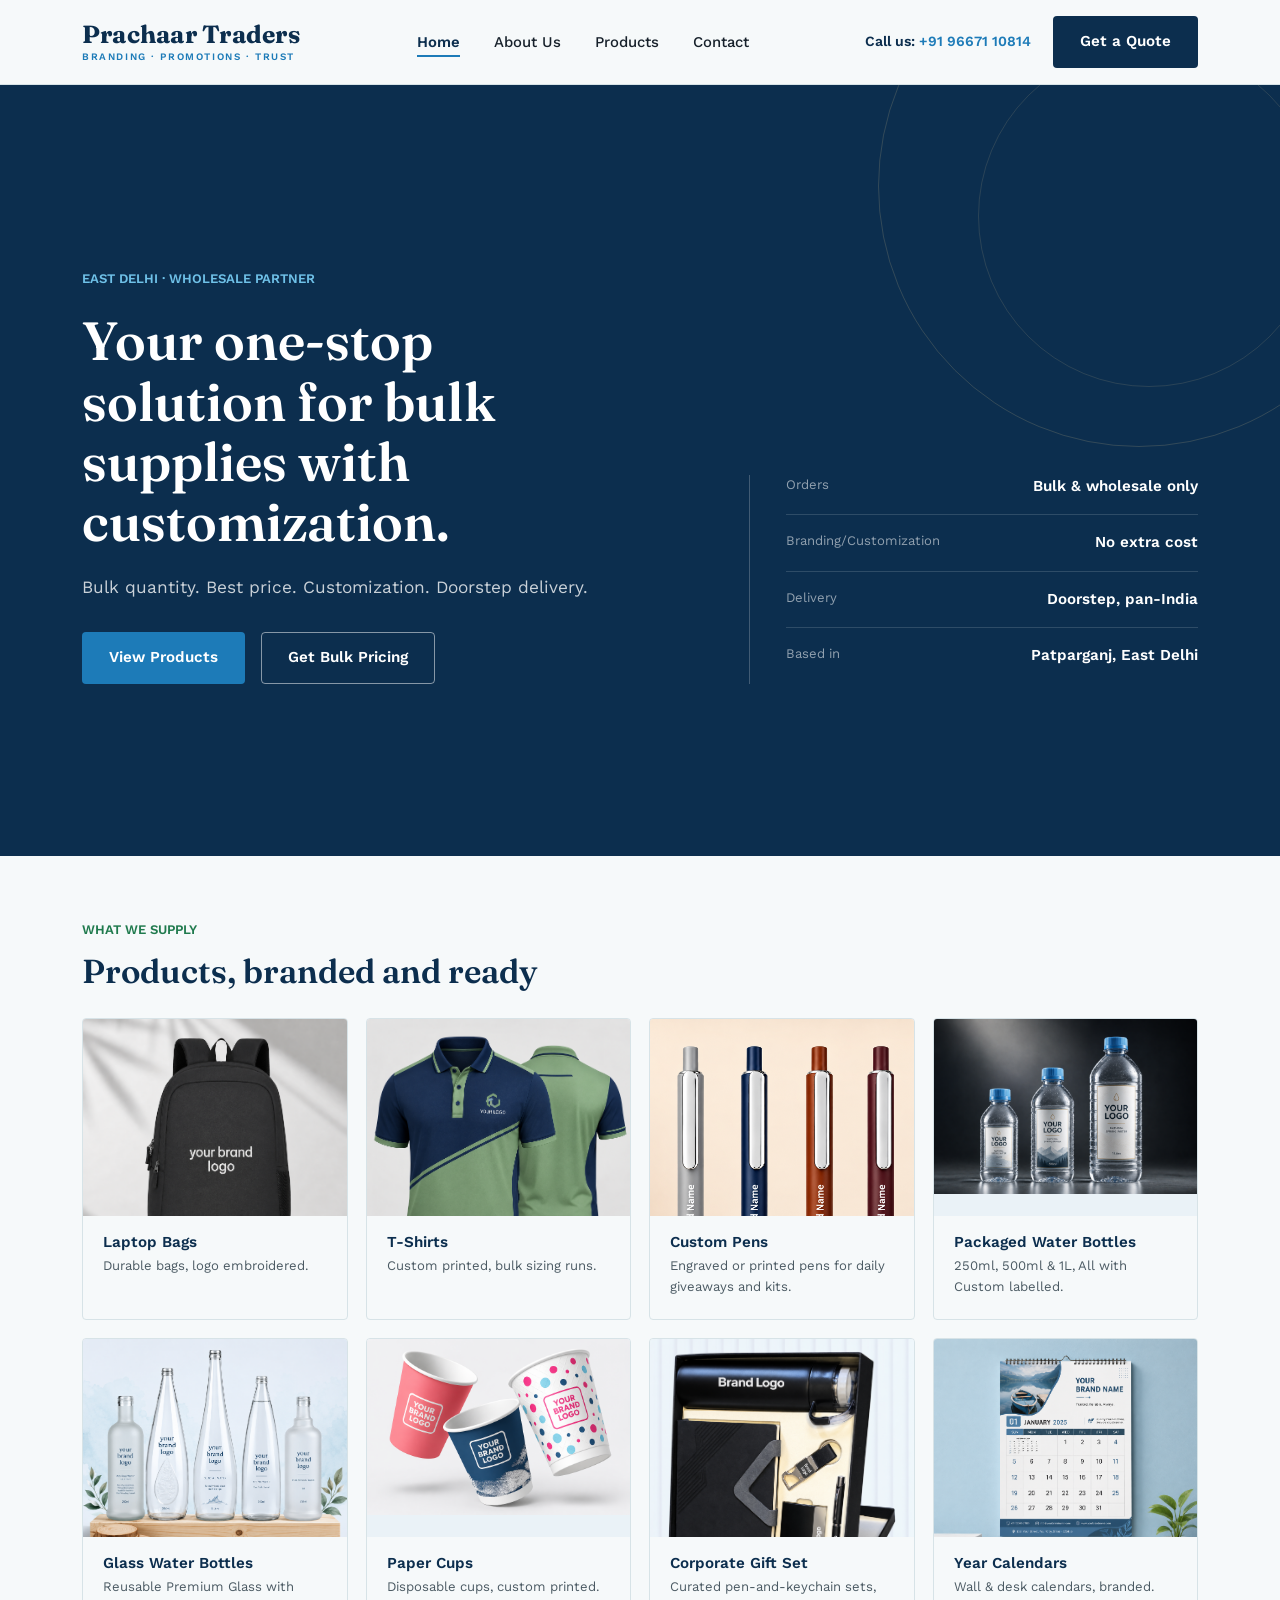
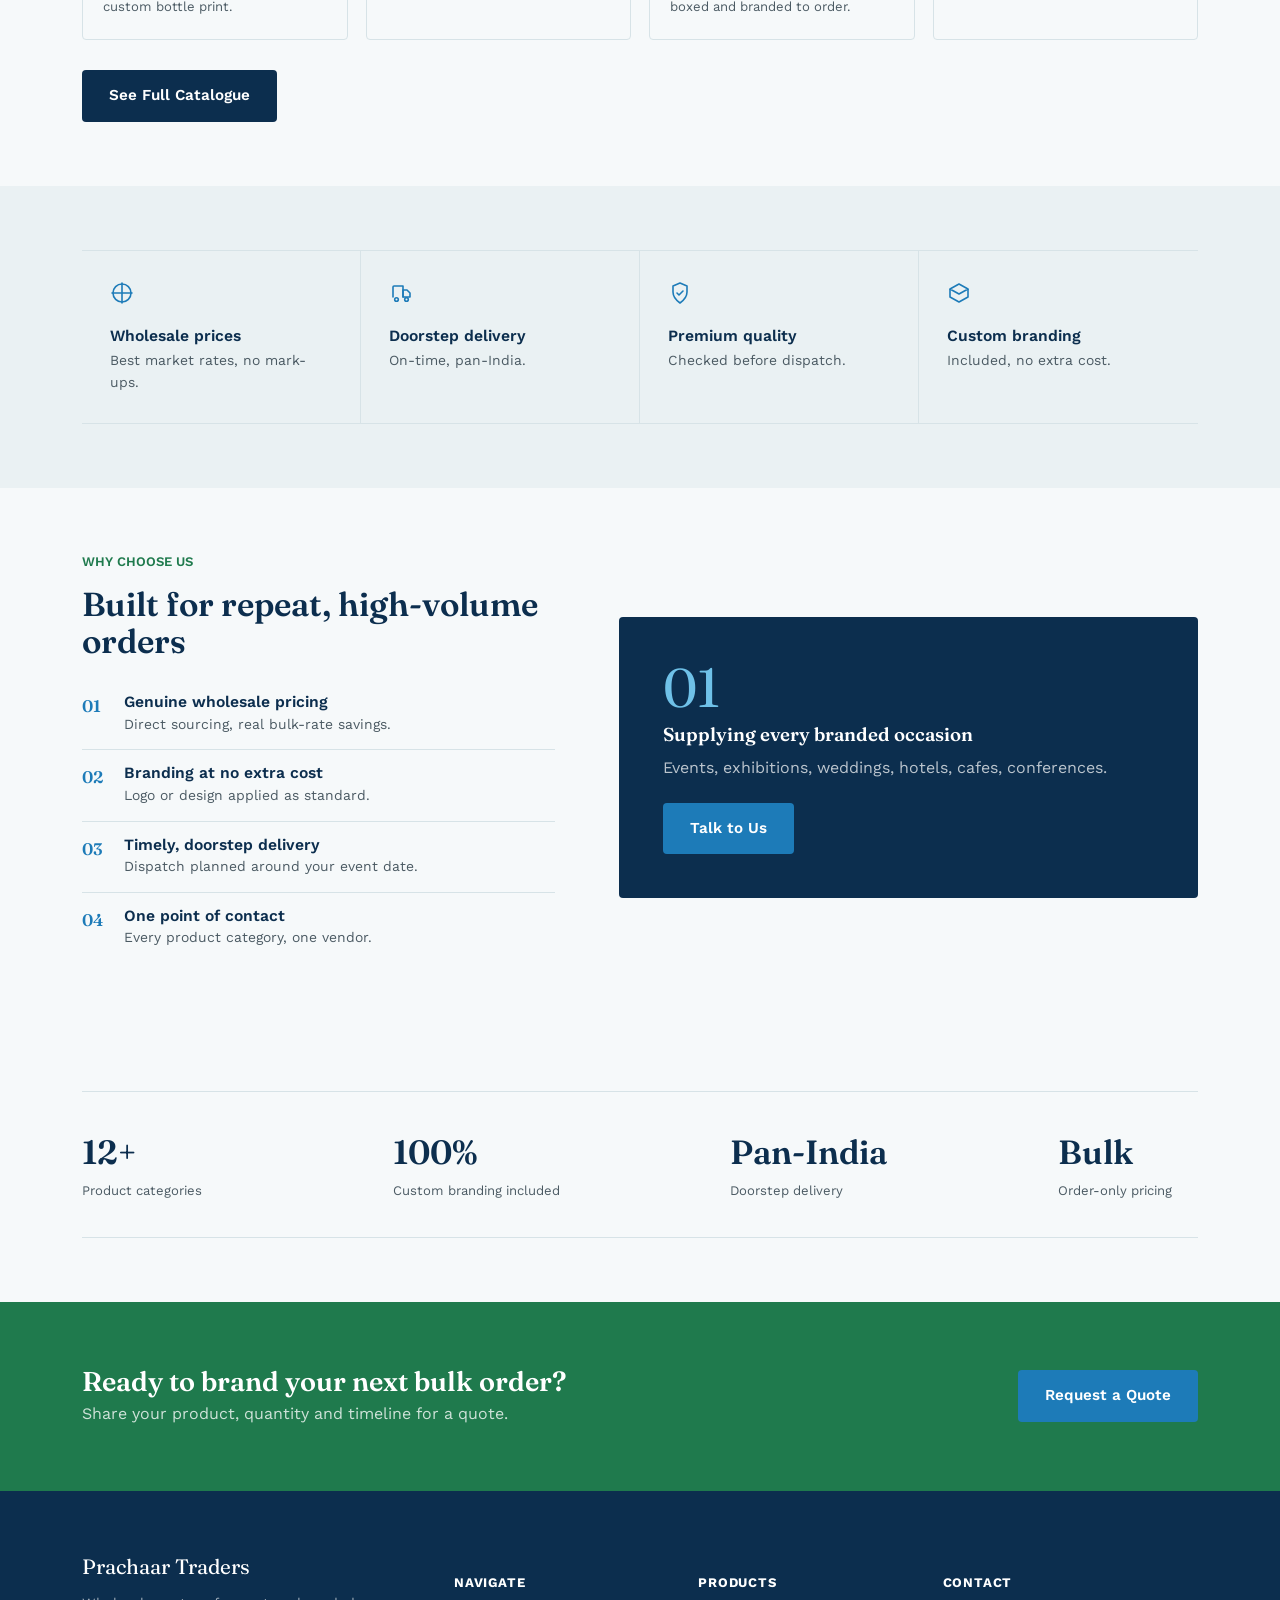
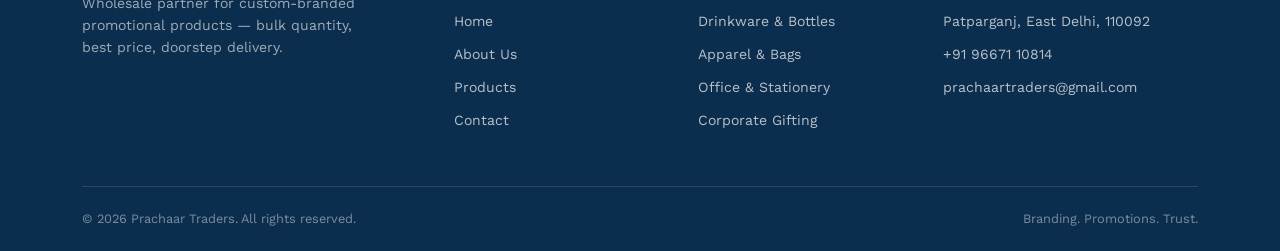
==== commit b89235d1: "Update lead paragraph for clarity" ====
--- a/index.html
+++ b/index.html
@@ -36,7 +36,7 @@
     <div class="hero-copy">
       <div class="hero-eyebrow">EAST DELHI · WHOLESALE PARTNER</div>
       <h1>Your one-stop solution for bulk supplies with customization.</h1>
-      <p class="lead">Bulk quantity. Best price. Custom branding. Doorstep delivery.</p>
+      <p class="lead">Bulk quantity. Best price. Customization. Doorstep delivery.</p>
       <div class="hero-actions">
         <a href="products.html" class="btn btn-primary">View Products</a>
         <a href="contact.html" class="btn btn-outline">Get Bulk Pricing</a>
